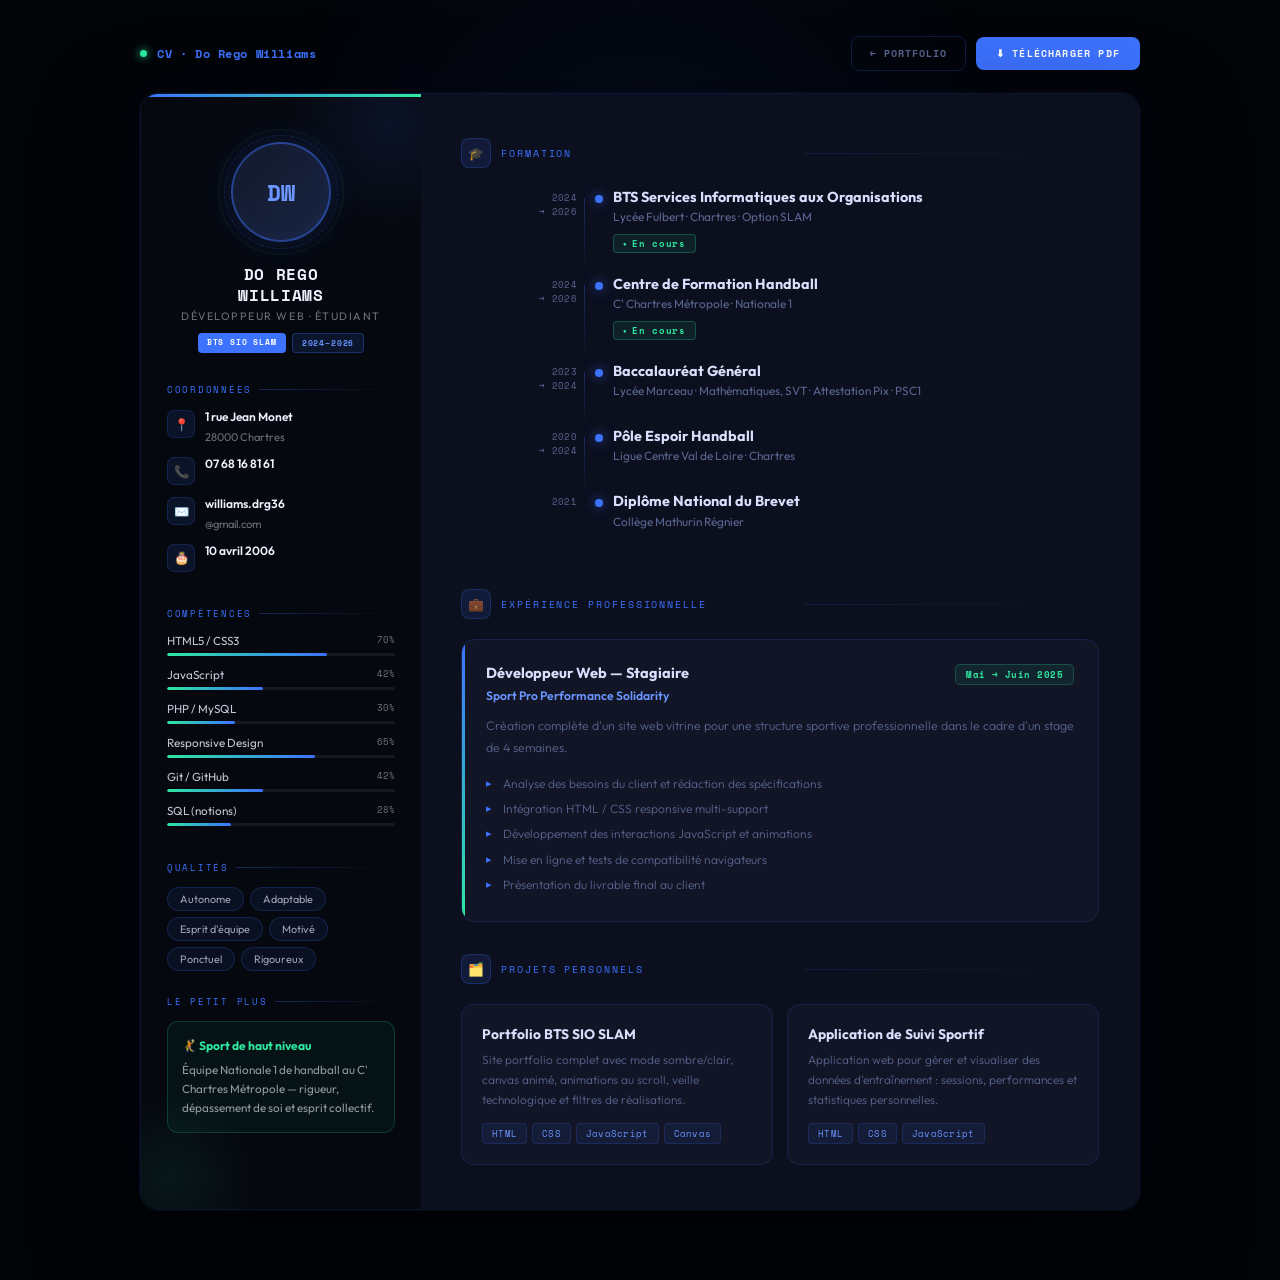
==== cv.html @ 7bd66b98 "full commit" ====
<!DOCTYPE html>
<html lang="fr">
<head>
<meta charset="UTF-8">
<meta name="viewport" content="width=device-width, initial-scale=1.0">
<title>CV — Do Rego Williams</title>
<link href="https://fonts.googleapis.com/css2?family=Space+Mono:ital,wght@0,400;0,700;1,400&family=Outfit:wght@300;400;500;600;700;900&display=swap" rel="stylesheet">
<style>

/* ══════════════════════════════════════
   VARIABLES & THEME
══════════════════════════════════════ */
:root {
  /* Sidebar */
  --sb-bg:       #05080f;
  --sb-bg2:      #090d1a;
  /* Main */
  --main-bg:     #0c0f1e;
  --card-bg:     #111526;
  --card-bg2:    #161b30;
  /* Accents */
  --blue:        #3d72ff;
  --blue-l:      #6b95ff;
  --green:       #2ee8a0;
  --orange:      #ff8f44;
  --pink:        #ff4db0;
  /* Text */
  --text-white:  #eef2ff;
  --text-sb:     rgba(238,242,255,.82);
  --text-dim:    rgba(238,242,255,.45);
  --text-main:   #d8defc;
  --text-muted:  #5a6690;
  /* Borders */
  --border:      rgba(61,114,255,.14);
  --border-b:    rgba(61,114,255,.42);
  /* Fonts */
  --mono: 'Space Mono', monospace;
  --body: 'Outfit', sans-serif;
  /* Misc */
  --ease: cubic-bezier(.25,1,.5,1);
}

/* ══════════════════════════════════════
   RESET
══════════════════════════════════════ */
*, *::before, *::after { margin:0; padding:0; box-sizing:border-box; }
html { font-size: 15px; }
body {
  font-family: var(--body);
  background: #020408;
  color: var(--text-main);
  min-height: 100vh;
  display: flex;
  flex-direction: column;
  align-items: center;
  padding: 36px 20px 70px;
  position: relative;
}

/* Radial ambient light */
body::before {
  content: '';
  position: fixed;
  top: -200px; left: 50%;
  transform: translateX(-50%);
  width: 800px; height: 800px;
  border-radius: 50%;
  background: radial-gradient(circle, rgba(61,114,255,.07) 0%, transparent 70%);
  pointer-events: none;
  z-index: 0;
}

/* ══════════════════════════════════════
   TOPBAR (screen only)
══════════════════════════════════════ */
.topbar {
  width: 100%;
  max-width: 1000px;
  display: flex;
  justify-content: space-between;
  align-items: center;
  margin-bottom: 22px;
  position: relative;
  z-index: 1;
}
.tb-left {
  display: flex;
  align-items: center;
  gap: 10px;
  font-family: var(--mono);
  font-size: .78rem;
  color: var(--blue);
  font-weight: 700;
  letter-spacing: .05em;
}
.tb-dot {
  width: 7px; height: 7px;
  border-radius: 50%;
  background: var(--green);
  box-shadow: 0 0 8px var(--green);
  animation: blink 2.2s infinite;
}
.tb-right { display: flex; gap: 10px; align-items: center; }
.btn-print {
  font-family: var(--mono);
  font-size: .66rem;
  font-weight: 700;
  letter-spacing: .12em;
  text-transform: uppercase;
  background: var(--blue);
  color: #fff;
  border: none;
  padding: 9px 20px;
  border-radius: 8px;
  cursor: pointer;
  transition: all .25s var(--ease);
  display: flex; align-items: center; gap: 7px;
}
.btn-print:hover {
  background: var(--blue-l);
  transform: translateY(-2px);
  box-shadow: 0 8px 24px rgba(61,114,255,.38);
}
.btn-back {
  font-family: var(--mono);
  font-size: .66rem;
  font-weight: 700;
  letter-spacing: .1em;
  text-transform: uppercase;
  background: transparent;
  color: var(--text-muted);
  border: 1px solid rgba(61,114,255,.22);
  padding: 9px 18px;
  border-radius: 8px;
  cursor: pointer;
  text-decoration: none;
  transition: all .25s var(--ease);
  display: flex; align-items: center; gap: 6px;
}
.btn-back:hover { border-color: var(--blue); color: var(--blue); }

/* ══════════════════════════════════════
   CV SHELL
══════════════════════════════════════ */
.cv {
  width: 100%;
  max-width: 1000px;
  display: grid;
  grid-template-columns: 280px 1fr;
  border-radius: 18px;
  overflow: hidden;
  border: 1px solid var(--border);
  box-shadow:
    0 0 0 1px rgba(61,114,255,.06),
    0 40px 100px rgba(0,0,0,.7),
    0 0 80px rgba(61,114,255,.04);
  position: relative;
  z-index: 1;
  animation: slideUp .7s var(--ease) both;
}

/* ══════════════════════════════════════
   SIDEBAR
══════════════════════════════════════ */
.sidebar {
  background: var(--sb-bg);
  padding: 40px 26px;
  display: flex;
  flex-direction: column;
  position: relative;
  overflow: hidden;
}

/* Decorative orbs */
.sidebar::before {
  content: '';
  position: absolute;
  top: -80px; right: -80px;
  width: 220px; height: 220px;
  border-radius: 50%;
  background: radial-gradient(circle, rgba(61,114,255,.1) 0%, transparent 68%);
  pointer-events: none;
}
.sidebar::after {
  content: '';
  position: absolute;
  bottom: -60px; left: -60px;
  width: 180px; height: 180px;
  border-radius: 50%;
  background: radial-gradient(circle, rgba(46,232,160,.07) 0%, transparent 68%);
  pointer-events: none;
}

/* Diagonal stripe top */
.sb-stripe {
  position: absolute;
  top: 0; left: 0; right: 0;
  height: 3px;
  background: linear-gradient(90deg, var(--blue), var(--green), var(--blue));
  background-size: 200% 100%;
  animation: shimmer 3s linear infinite;
}

/* Avatar */
.avatar-wrap {
  display: flex;
  justify-content: center;
  margin-bottom: 22px;
  margin-top: 8px;
  position: relative;
  z-index: 1;
}
.avatar {
  width: 100px; height: 100px;
  border-radius: 50%;
  background: linear-gradient(135deg, #111828, #1a2545);
  border: 2px solid rgba(61,114,255,.45);
  box-shadow: 0 0 30px rgba(61,114,255,.2), inset 0 0 20px rgba(61,114,255,.05);
  display: flex;
  align-items: center;
  justify-content: center;
  font-family: var(--mono);
  font-size: 1.5rem;
  font-weight: 700;
  color: var(--blue-l);
  position: relative;
  z-index: 2;
}
.avatar-ring {
  position: absolute;
  top: 50%; left: 50%;
  width: 114px; height: 114px;
  border-radius: 50%;
  border: 1px dashed rgba(61,114,255,.2);
  transform: translate(-50%,-50%);
  animation: spin 14s linear infinite;
  z-index: 1;
}
.avatar-ring2 {
  position: absolute;
  top: 50%; left: 50%;
  width: 126px; height: 126px;
  border-radius: 50%;
  border: 1px solid rgba(46,232,160,.08);
  transform: translate(-50%,-50%);
  animation: spin 22s linear infinite reverse;
  z-index: 1;
}

/* Name */
.sb-name {
  font-family: var(--mono);
  font-size: 1.06rem;
  font-weight: 700;
  color: var(--text-white);
  text-align: center;
  line-height: 1.3;
  letter-spacing: .04em;
  margin-bottom: 4px;
  position: relative; z-index: 1;
}
.sb-role {
  font-family: var(--body);
  font-size: .72rem;
  letter-spacing: .14em;
  text-transform: uppercase;
  color: var(--text-dim);
  text-align: center;
  margin-bottom: 10px;
}
.sb-chips {
  display: flex;
  justify-content: center;
  gap: 6px;
  margin-bottom: 30px;
  flex-wrap: wrap;
}
.sb-chip {
  font-family: var(--mono);
  font-size: .56rem;
  font-weight: 700;
  letter-spacing: .1em;
  text-transform: uppercase;
  background: var(--blue);
  color: #fff;
  padding: 3px 9px;
  border-radius: 4px;
}
.sb-chip.alt {
  background: rgba(61,114,255,.12);
  border: 1px solid rgba(61,114,255,.3);
  color: var(--blue-l);
}

/* Section label */
.sb-label {
  font-family: var(--mono);
  font-size: .58rem;
  letter-spacing: .2em;
  text-transform: uppercase;
  color: var(--blue);
  margin-bottom: 13px;
  display: flex;
  align-items: center;
  gap: 7px;
  position: relative; z-index: 1;
}
.sb-label::after {
  content: '';
  flex: 1;
  height: 1px;
  background: linear-gradient(to right, rgba(61,114,255,.3), transparent);
}

.sb-section {
  margin-bottom: 24px;
  position: relative; z-index: 1;
}

/* Contact items */
.ci {
  display: flex;
  align-items: flex-start;
  gap: 10px;
  margin-bottom: 11px;
}
.ci-ico {
  width: 28px; height: 28px;
  background: rgba(61,114,255,.1);
  border: 1px solid rgba(61,114,255,.18);
  border-radius: 7px;
  display: flex;
  align-items: center;
  justify-content: center;
  font-size: .82rem;
  flex-shrink: 0;
  margin-top: 1px;
}
.ci-body { flex: 1; }
.ci-body strong {
  display: block;
  font-size: .8rem;
  color: var(--text-white);
  font-weight: 600;
  line-height: 1.4;
}
.ci-body span {
  font-size: .74rem;
  color: var(--text-dim);
}

/* Skill bars */
.sk {
  margin-bottom: 11px;
}
.sk-top {
  display: flex;
  justify-content: space-between;
  margin-bottom: 5px;
}
.sk-name { font-size: .78rem; color: var(--text-sb); }
.sk-pct  { font-family: var(--mono); font-size: .6rem; color: var(--text-dim); }
.sk-track {
  height: 3px;
  background: rgba(255,255,255,.07);
  border-radius: 3px;
  overflow: hidden;
}
.sk-fill {
  height: 100%;
  border-radius: 3px;
  background: linear-gradient(90deg, var(--green), var(--blue));
  transform-origin: left;
  animation: growBar 1.2s var(--ease) both;
}

/* Qualités pills */
.qual-grid {
  display: flex;
  flex-wrap: wrap;
  gap: 6px;
}
.qual {
  font-size: .72rem;
  background: rgba(61,114,255,.08);
  border: 1px solid rgba(61,114,255,.2);
  color: rgba(238,242,255,.65);
  padding: 4px 12px;
  border-radius: 100px;
  transition: border-color .2s, color .2s;
}
.qual:hover { border-color: rgba(61,114,255,.5); color: var(--blue-l); }

/* Le petit plus */
.plus-card {
  background: rgba(46,232,160,.05);
  border: 1px solid rgba(46,232,160,.18);
  border-radius: 11px;
  padding: 14px;
  font-size: .78rem;
  color: rgba(238,242,255,.6);
  line-height: 1.65;
}
.plus-card strong {
  display: block;
  color: var(--green);
  font-size: .8rem;
  margin-bottom: 4px;
  display: flex;
  align-items: center;
  gap: 7px;
}

/* ══════════════════════════════════════
   MAIN CONTENT
══════════════════════════════════════ */
.main {
  background: var(--main-bg);
  padding: 44px 40px;
  display: flex;
  flex-direction: column;
  gap: 32px;
}

/* Block header */
.bh {
  display: flex;
  align-items: center;
  gap: 10px;
  margin-bottom: 20px;
}
.bh-icon {
  width: 30px; height: 30px;
  background: rgba(61,114,255,.12);
  border: 1px solid rgba(61,114,255,.22);
  border-radius: 8px;
  display: flex;
  align-items: center;
  justify-content: center;
  font-size: .85rem;
  flex-shrink: 0;
}
.bh-title {
  font-family: var(--mono);
  font-size: .64rem;
  letter-spacing: .2em;
  text-transform: uppercase;
  color: var(--blue);
  flex: 1;
}
.bh-line {
  flex: 1;
  height: 1px;
  background: linear-gradient(to right, var(--border), transparent);
}

/* Timeline */
.tl { display: flex; flex-direction: column; }
.tl-row {
  display: grid;
  grid-template-columns: 116px 1fr;
  gap: 0 18px;
  padding-bottom: 22px;
  position: relative;
}
.tl-row:not(:last-child)::after {
  content: '';
  position: absolute;
  left: 116px;
  top: 10px; bottom: 0;
  width: 1px;
  background: linear-gradient(to bottom, rgba(61,114,255,.3), transparent);
  margin-left: 7px;
}
.tl-date {
  font-family: var(--mono);
  font-size: .62rem;
  color: var(--text-muted);
  text-align: right;
  padding-top: 3px;
  letter-spacing: .03em;
  line-height: 1.5;
}
.tl-body {
  padding-left: 18px;
  position: relative;
}
.tl-body::before {
  content: '';
  position: absolute;
  left: 0; top: 7px;
  width: 8px; height: 8px;
  border-radius: 50%;
  background: var(--blue);
  box-shadow: 0 0 12px rgba(61,114,255,.7);
}
.tl-title {
  font-weight: 700;
  font-size: .96rem;
  color: var(--text-main);
  margin-bottom: 2px;
  line-height: 1.35;
}
.tl-where {
  font-size: .79rem;
  color: var(--text-muted);
  margin-bottom: 5px;
  line-height: 1.4;
}
.tl-tag {
  display: inline-flex;
  align-items: center;
  gap: 5px;
  font-family: var(--mono);
  font-size: .58rem;
  font-weight: 700;
  letter-spacing: .08em;
  background: rgba(61,114,255,.1);
  border: 1px solid rgba(61,114,255,.25);
  color: var(--blue);
  padding: 2px 9px;
  border-radius: 4px;
}
.tl-tag.green {
  background: rgba(46,232,160,.08);
  border-color: rgba(46,232,160,.25);
  color: var(--green);
}
.tl-tag::before { content: '●'; font-size: .4rem; }

/* Experience card */
.exp-card {
  background: var(--card-bg);
  border: 1px solid var(--border);
  border-radius: 14px;
  padding: 24px;
  margin-bottom: 0;
  position: relative;
  overflow: hidden;
  transition: border-color .25s;
}
.exp-card:hover { border-color: var(--border-b); }
.exp-accent {
  position: absolute;
  left: 0; top: 0; bottom: 0;
  width: 3px;
  background: linear-gradient(to bottom, var(--blue), var(--green));
}
.exp-header {
  display: flex;
  justify-content: space-between;
  align-items: flex-start;
  gap: 14px;
  margin-bottom: 3px;
}
.exp-title {
  font-weight: 700;
  font-size: .97rem;
  color: var(--text-main);
  line-height: 1.3;
}
.exp-dtag {
  font-family: var(--mono);
  font-size: .59rem;
  font-weight: 700;
  white-space: nowrap;
  background: rgba(46,232,160,.07);
  border: 1px solid rgba(46,232,160,.22);
  color: var(--green);
  padding: 3px 10px;
  border-radius: 5px;
  flex-shrink: 0;
  letter-spacing: .05em;
}
.exp-co {
  font-size: .81rem;
  color: var(--blue-l);
  font-weight: 600;
  margin-bottom: 12px;
}
.exp-desc {
  font-size: .82rem;
  color: var(--text-muted);
  line-height: 1.75;
  font-weight: 300;
  margin-bottom: 13px;
}
.exp-list {
  list-style: none;
  padding: 0;
}
.exp-list li {
  font-size: .8rem;
  color: var(--text-muted);
  padding: 3px 0 3px 17px;
  position: relative;
  line-height: 1.6;
  font-weight: 300;
}
.exp-list li::before {
  content: '▸';
  position: absolute;
  left: 0;
  color: var(--blue);
  font-size: .7rem;
  top: 4px;
}

/* Project cards */
.proj-row {
  display: grid;
  grid-template-columns: 1fr 1fr;
  gap: 14px;
}
.proj-card {
  background: var(--card-bg);
  border: 1px solid var(--border);
  border-radius: 13px;
  padding: 20px;
  transition: border-color .25s, transform .25s;
  position: relative;
  overflow: hidden;
}
.proj-card:hover {
  border-color: var(--border-b);
  transform: translateY(-2px);
}
.proj-glow {
  position: absolute;
  top: 0; left: 0; right: 0;
  height: 1px;
  background: linear-gradient(90deg, transparent, var(--blue), transparent);
  opacity: 0;
  transition: opacity .3s;
}
.proj-card:hover .proj-glow { opacity: 1; }
.proj-title {
  font-weight: 700;
  font-size: .92rem;
  margin-bottom: 7px;
  color: var(--text-main);
}
.proj-desc {
  font-size: .79rem;
  color: var(--text-muted);
  line-height: 1.7;
  margin-bottom: 13px;
  font-weight: 300;
}
.proj-tags {
  display: flex;
  flex-wrap: wrap;
  gap: 5px;
}
.ptag {
  font-family: var(--mono);
  font-size: .59rem;
  background: rgba(61,114,255,.08);
  border: 1px solid rgba(61,114,255,.18);
  color: var(--blue-l);
  padding: 3px 9px;
  border-radius: 4px;
  letter-spacing: .03em;
}

/* Centre de formation handball — highlight */
.handball-row {
  background: rgba(46,232,160,.04);
  border: 1px solid rgba(46,232,160,.15);
  border-radius: 11px;
  padding: 14px 18px;
  display: flex;
  align-items: center;
  gap: 14px;
  margin-top: 4px;
}
.handball-ico {
  font-size: 1.5rem;
  flex-shrink: 0;
}
.handball-text { flex: 1; }
.handball-text strong {
  display: block;
  font-size: .88rem;
  color: var(--green);
  margin-bottom: 2px;
}
.handball-text span {
  font-size: .78rem;
  color: var(--text-muted);
}

/* ══════════════════════════════════════
   PRINT
══════════════════════════════════════ */
@media print {
  body {
    background: white;
    padding: 0;
    display: block;
  }
  body::before { display: none; }
  .topbar { display: none; }
  .cv {
    box-shadow: none;
    border: none;
    border-radius: 0;
    max-width: 100%;
    animation: none;
  }
  .sidebar {
    background: #0a1232 !important;
    -webkit-print-color-adjust: exact;
    print-color-adjust: exact;
  }
  .main { background: #fff; }
  .tl-row::after { display: none; }
  .exp-card, .proj-card { background: #f8faff; border-color: #dde4ff; }
  .exp-list li::before, .tl-body::before { color: #1a4fd4; }
  .exp-co { color: #1a4fd4; }
  .sb-label::after { display: none; }
  .qual:hover, .proj-card:hover { transform: none; }
}

/* ══════════════════════════════════════
   KEYFRAMES
══════════════════════════════════════ */
@keyframes slideUp {
  from { opacity: 0; transform: translateY(22px); }
  to   { opacity: 1; transform: none; }
}
@keyframes blink {
  0%,100% { opacity: 1; }
  50%      { opacity: .2; }
}
@keyframes spin {
  from { transform: translate(-50%,-50%) rotate(0deg); }
  to   { transform: translate(-50%,-50%) rotate(360deg); }
}
@keyframes shimmer {
  from { background-position: 200% 0; }
  to   { background-position: -200% 0; }
}
@keyframes growBar {
  from { transform: scaleX(0); }
  to   { transform: scaleX(1); }
}

/* ══════════════════════════════════════
   RESPONSIVE
══════════════════════════════════════ */
@media (max-width: 720px) {
  .cv { grid-template-columns: 1fr; }
  .main { padding: 30px 22px; }
  .proj-row { grid-template-columns: 1fr; }
  .tl-row { grid-template-columns: 1fr; }
  .tl-date { text-align: left; margin-bottom: 4px; }
  .tl-row::after { display: none; }
}
</style>
</head>
<body>

<!-- TOP BAR -->
<div class="topbar">
  <div class="tb-left">
    <span class="tb-dot"></span>
    CV · Do Rego Williams
  </div>
  <div class="tb-right">
    <a href="index.html" class="btn-back">← Portfolio</a>
    <button class="btn-print" onclick="window.print()">⬇ Télécharger PDF</button>
  </div>
</div>

<!-- CV -->
<div class="cv">

  <!-- ═══ SIDEBAR ═══ -->
  <aside class="sidebar">
    <div class="sb-stripe"></div>

    <!-- Avatar -->
    <div class="avatar-wrap">
      <div class="avatar">DW</div>
      <div class="avatar-ring"></div>
      <div class="avatar-ring2"></div>
    </div>

    <!-- Identity -->
    <div class="sb-name">DO REGO<br>WILLIAMS</div>
    <div class="sb-role">Développeur Web · Étudiant</div>
    <div class="sb-chips">
      <span class="sb-chip">BTS SIO SLAM</span>
      <span class="sb-chip alt">2024–2026</span>
    </div>

    <!-- Coordonnées -->
    <div class="sb-section">
      <div class="sb-label">Coordonnées</div>

      <div class="ci">
        <div class="ci-ico">📍</div>
        <div class="ci-body">
          <strong>1 rue Jean Monet</strong>
          <span>28000 Chartres</span>
        </div>
      </div>

      <div class="ci">
        <div class="ci-ico">📞</div>
        <div class="ci-body">
          <strong>07 68 16 81 61</strong>
        </div>
      </div>

      <div class="ci">
        <div class="ci-ico">✉️</div>
        <div class="ci-body">
          <strong>williams.drg36</strong>
          <span>@gmail.com</span>
        </div>
      </div>

      <div class="ci">
        <div class="ci-ico">🎂</div>
        <div class="ci-body">
          <strong>10 avril 2006</strong>
        </div>
      </div>
    </div>

    <!-- Compétences -->
    <div class="sb-section">
      <div class="sb-label">Compétences</div>

      <div class="sk">
        <div class="sk-top"><span class="sk-name">HTML5 / CSS3</span><span class="sk-pct">70%</span></div>
        <div class="sk-track"><div class="sk-fill" style="width:70%; animation-delay:.1s"></div></div>
      </div>
      <div class="sk">
        <div class="sk-top"><span class="sk-name">JavaScript</span><span class="sk-pct">42%</span></div>
        <div class="sk-track"><div class="sk-fill" style="width:42%; animation-delay:.2s"></div></div>
      </div>
      <div class="sk">
        <div class="sk-top"><span class="sk-name">PHP / MySQL</span><span class="sk-pct">30%</span></div>
        <div class="sk-track"><div class="sk-fill" style="width:30%; animation-delay:.3s"></div></div>
      </div>
      <div class="sk">
        <div class="sk-top"><span class="sk-name">Responsive Design</span><span class="sk-pct">65%</span></div>
        <div class="sk-track"><div class="sk-fill" style="width:65%; animation-delay:.4s"></div></div>
      </div>
      <div class="sk">
        <div class="sk-top"><span class="sk-name">Git / GitHub</span><span class="sk-pct">42%</span></div>
        <div class="sk-track"><div class="sk-fill" style="width:42%; animation-delay:.5s"></div></div>
      </div>
      <div class="sk">
        <div class="sk-top"><span class="sk-name">SQL (notions)</span><span class="sk-pct">28%</span></div>
        <div class="sk-track"><div class="sk-fill" style="width:28%; animation-delay:.6s"></div></div>
      </div>
    </div>

    <!-- Qualités -->
    <div class="sb-section">
      <div class="sb-label">Qualités</div>
      <div class="qual-grid">
        <span class="qual">Autonome</span>
        <span class="qual">Adaptable</span>
        <span class="qual">Esprit d'équipe</span>
        <span class="qual">Motivé</span>
        <span class="qual">Ponctuel</span>
        <span class="qual">Rigoureux</span>
      </div>
    </div>

    <!-- Le petit plus -->
    <div class="sb-section">
      <div class="sb-label">Le petit plus</div>
      <div class="plus-card">
        <strong>🤾 Sport de haut niveau</strong>
        Équipe Nationale 1 de handball au C' Chartres Métropole — rigueur, dépassement de soi et esprit collectif.
      </div>
    </div>

  </aside>

  <!-- ═══ MAIN ═══ -->
  <main class="main">

    <!-- FORMATION -->
    <div>
      <div class="bh">
        <div class="bh-icon">🎓</div>
        <div class="bh-title">Formation</div>
        <div class="bh-line"></div>
      </div>

      <div class="tl">

        <div class="tl-row">
          <div class="tl-date">2024<br>→ 2026</div>
          <div class="tl-body">
            <div class="tl-title">BTS Services Informatiques aux Organisations</div>
            <div class="tl-where">Lycée Fulbert · Chartres · Option SLAM</div>
            <span class="tl-tag green">En cours</span>
          </div>
        </div>

        <div class="tl-row">
          <div class="tl-date">2024<br>→ 2026</div>
          <div class="tl-body">
            <div class="tl-title">Centre de Formation Handball</div>
            <div class="tl-where">C' Chartres Métropole · Nationale 1</div>
            <span class="tl-tag green">En cours</span>
          </div>
        </div>

        <div class="tl-row">
          <div class="tl-date">2023<br>→ 2024</div>
          <div class="tl-body">
            <div class="tl-title">Baccalauréat Général</div>
            <div class="tl-where">Lycée Marceau · Mathématiques, SVT · Attestation Pix · PSC1</div>
          </div>
        </div>

        <div class="tl-row">
          <div class="tl-date">2020<br>→ 2024</div>
          <div class="tl-body">
            <div class="tl-title">Pôle Espoir Handball</div>
            <div class="tl-where">Ligue Centre Val de Loire · Chartres</div>
          </div>
        </div>

        <div class="tl-row">
          <div class="tl-date">2021</div>
          <div class="tl-body">
            <div class="tl-title">Diplôme National du Brevet</div>
            <div class="tl-where">Collège Mathurin Régnier</div>
          </div>
        </div>

      </div>
    </div>

    <!-- EXPÉRIENCE -->
    <div>
      <div class="bh">
        <div class="bh-icon">💼</div>
        <div class="bh-title">Expérience professionnelle</div>
        <div class="bh-line"></div>
      </div>

      <div class="exp-card">
        <div class="exp-accent"></div>
        <div class="exp-header">
          <div class="exp-title">Développeur Web — Stagiaire</div>
          <div class="exp-dtag">Mai → Juin 2025</div>
        </div>
        <div class="exp-co">Sport Pro Performance Solidarity</div>
        <div class="exp-desc">
          Création complète d'un site web vitrine pour une structure sportive professionnelle dans le cadre d'un stage de 4 semaines.
        </div>
        <ul class="exp-list">
          <li>Analyse des besoins du client et rédaction des spécifications</li>
          <li>Intégration HTML / CSS responsive multi-support</li>
          <li>Développement des interactions JavaScript et animations</li>
          <li>Mise en ligne et tests de compatibilité navigateurs</li>
          <li>Présentation du livrable final au client</li>
        </ul>
      </div>
    </div>

    <!-- PROJETS -->
    <div>
      <div class="bh">
        <div class="bh-icon">🗂️</div>
        <div class="bh-title">Projets personnels</div>
        <div class="bh-line"></div>
      </div>

      <div class="proj-row">
        <div class="proj-card">
          <div class="proj-glow"></div>
          <div class="proj-title">Portfolio BTS SIO SLAM</div>
          <div class="proj-desc">Site portfolio complet avec mode sombre/clair, canvas animé, animations au scroll, veille technologique et filtres de réalisations.</div>
          <div class="proj-tags">
            <span class="ptag">HTML</span>
            <span class="ptag">CSS</span>
            <span class="ptag">JavaScript</span>
            <span class="ptag">Canvas</span>
          </div>
        </div>

        <div class="proj-card">
          <div class="proj-glow"></div>
          <div class="proj-title">Application de Suivi Sportif</div>
          <div class="proj-desc">Application web pour gérer et visualiser des données d'entraînement : sessions, performances et statistiques personnelles.</div>
          <div class="proj-tags">
            <span class="ptag">HTML</span>
            <span class="ptag">CSS</span>
            <span class="ptag">JavaScript</span>
          </div>
        </div>
      </div>
    </div>

  </main>

</div>

</body>
</html>
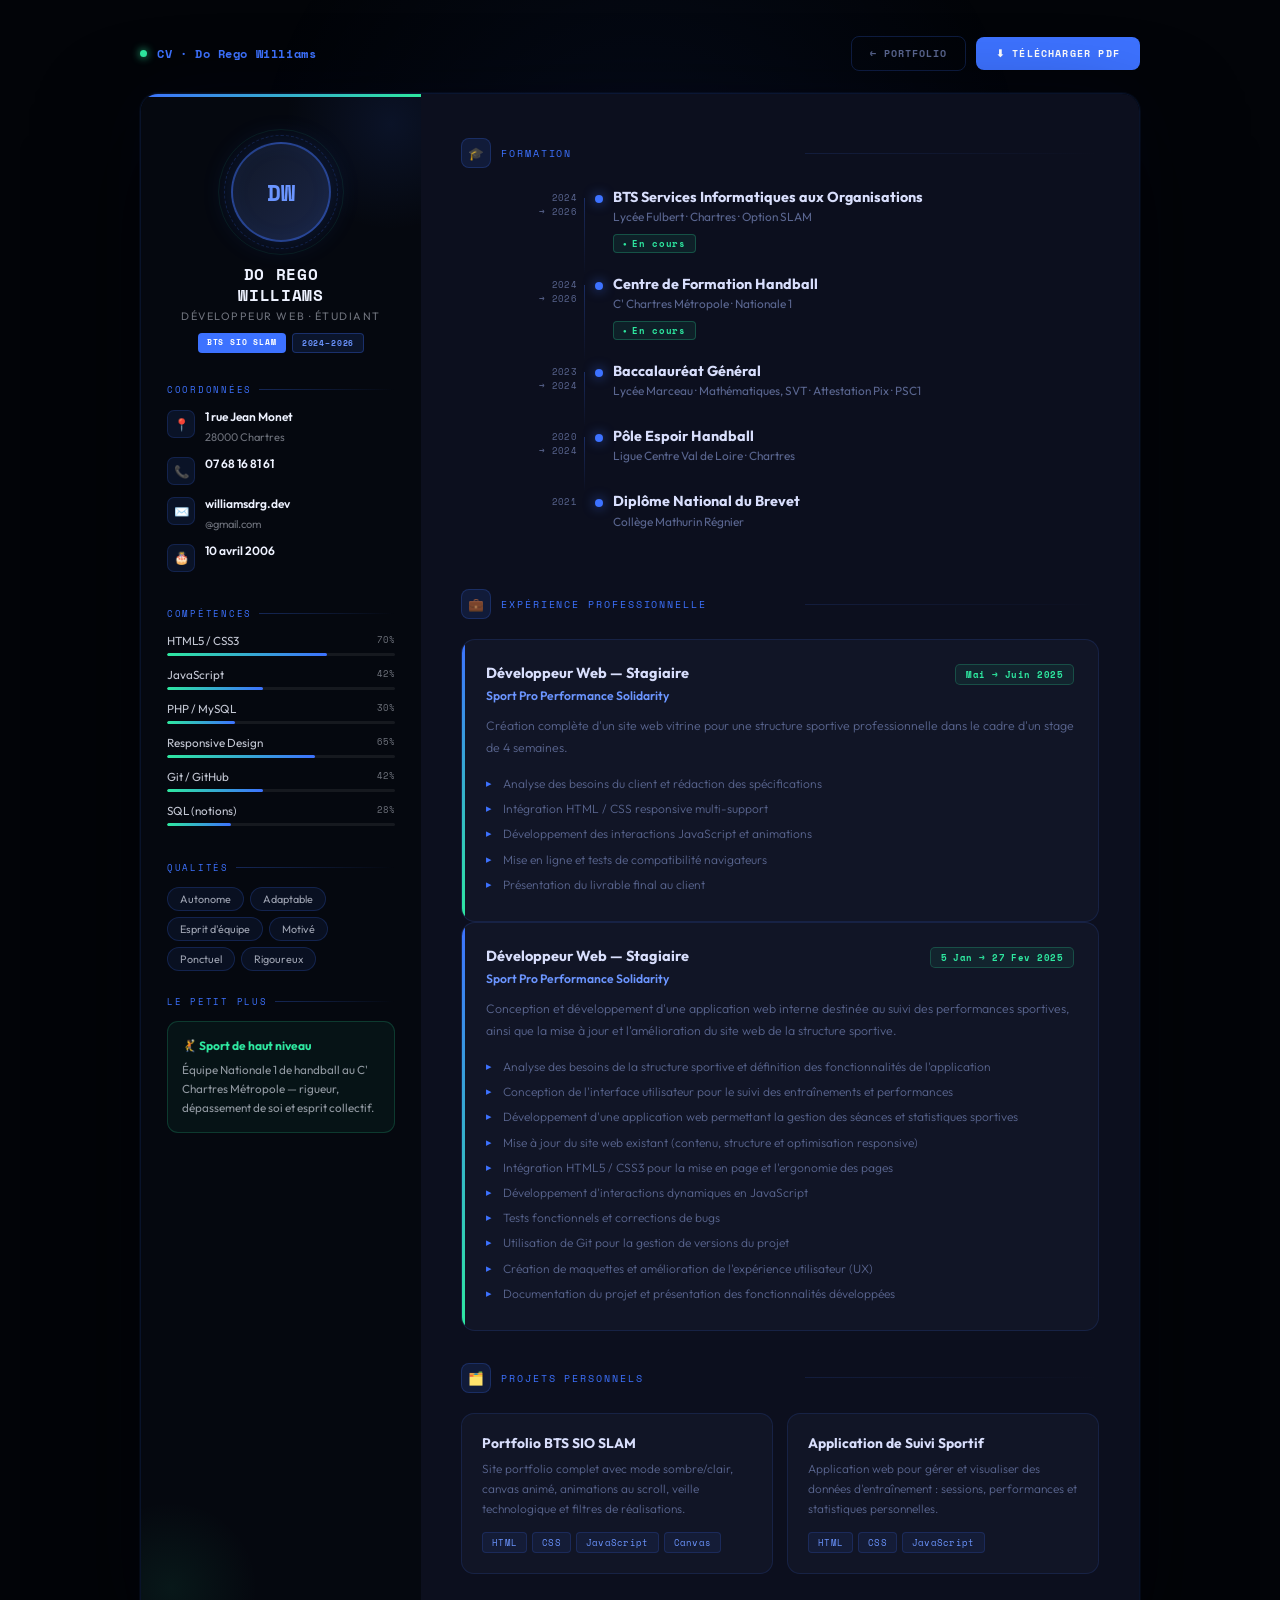
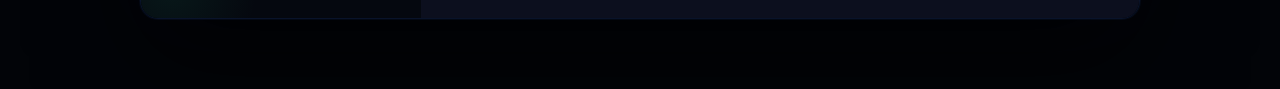
==== commit edb385a2: "av pages" ====
--- a/cv.html
+++ b/cv.html
@@ -817,7 +817,7 @@
       <div class="ci">
         <div class="ci-ico">✉️</div>
         <div class="ci-body">
-          <strong>williams.drg36</strong>
+          <strong>williamsdrg.dev</strong>
           <span>@gmail.com</span>
         </div>
       </div>
@@ -968,7 +968,33 @@
           <li>Présentation du livrable final au client</li>
         </ul>
       </div>
+
+      <div class="exp-card">
+        <div class="exp-accent"></div>
+        <div class="exp-header">
+          <div class="exp-title">Développeur Web — Stagiaire</div>
+          <div class="exp-dtag">5 Jan → 27 Fev 2025</div>
+        </div>
+        <div class="exp-co">Sport Pro Performance Solidarity</div>
+        <div class="exp-desc">
+          Conception et développement d'une application web interne destinée au suivi des performances sportives, ainsi que la mise à jour et l'amélioration du site web de la structure sportive.
+        </div>
+        <ul class="exp-list">
+          <li>Analyse des besoins de la structure sportive et définition des fonctionnalités de l'application</li>
+          <li>Conception de l'interface utilisateur pour le suivi des entraînements et performances</li>
+          <li>Développement d'une application web permettant la gestion des séances et statistiques sportives</li>
+          <li>Mise à jour du site web existant (contenu, structure et optimisation responsive)</li>
+          <li>Intégration HTML5 / CSS3 pour la mise en page et l'ergonomie des pages</li>
+          <li>Développement d'interactions dynamiques en JavaScript</li>
+          <li>Tests fonctionnels et corrections de bugs</li>
+          <li>Utilisation de Git pour la gestion de versions du projet</li>
+          <li>Création de maquettes et amélioration de l'expérience utilisateur (UX)</li>
+          <li>Documentation du projet et présentation des fonctionnalités développées</li>
+        </ul>
+      </div>
     </div>
+
+    
 
     <!-- PROJETS -->
     <div>
@@ -1007,6 +1033,6 @@
   </main>
 
 </div>
-
+<script src="js/script.js"></script>
 </body>
 </html>
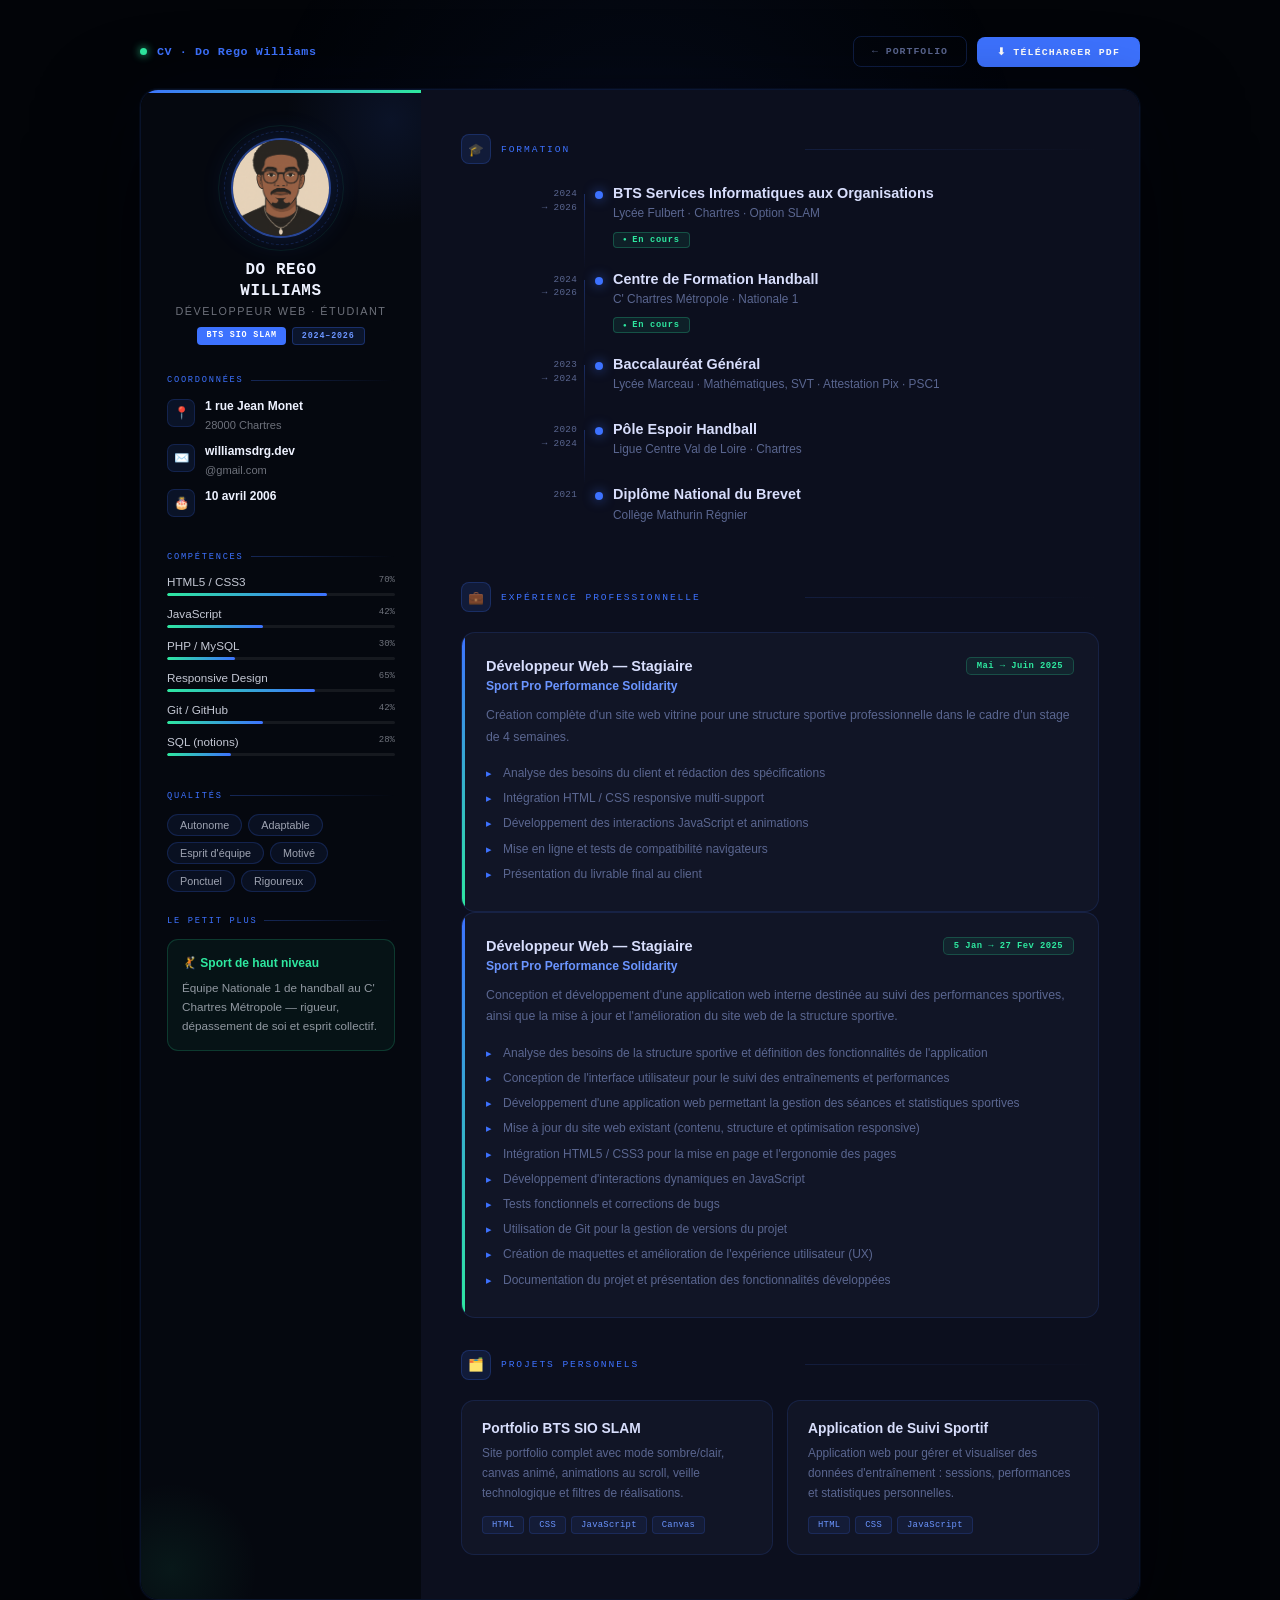
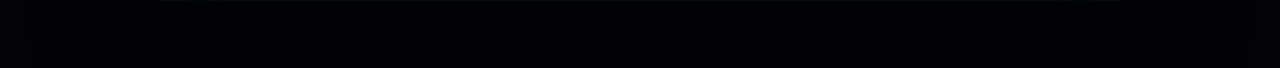
==== commit ffecd1a1: "17/03 - 14:14" ====
--- a/cv.html
+++ b/cv.html
@@ -4,7 +4,9 @@
 <meta charset="UTF-8">
 <meta name="viewport" content="width=device-width, initial-scale=1.0">
 <title>CV — Do Rego Williams</title>
-<link href="https://fonts.googleapis.com/css2?family=Space+Mono:ital,wght@0,400;0,700;1,400&family=Outfit:wght@300;400;500;600;700;900&display=swap" rel="stylesheet">
+<link rel="icon" href="img/lg.png" type="image/x-icon">
+<!--<link href="https://fonts.googleapis.com/css2?family=Space+Mono:ital,wght@0,400;0,700;1,400&family=Outfit:wght@300;400;500;600;700;900&display=swap" rel="stylesheet">
+-->
 <style>
 
 /* ══════════════════════════════════════
@@ -782,7 +784,9 @@
 
     <!-- Avatar -->
     <div class="avatar-wrap">
-      <div class="avatar">DW</div>
+      <div class="avatar">
+        <img src="img/avatar.png" alt="Photo de Do Rego Williams" style="width:100%; height:100%; border-radius:50%; object-fit:cover;">
+      </div>
       <div class="avatar-ring"></div>
       <div class="avatar-ring2"></div>
     </div>
@@ -804,13 +808,6 @@
         <div class="ci-body">
           <strong>1 rue Jean Monet</strong>
           <span>28000 Chartres</span>
-        </div>
-      </div>
-
-      <div class="ci">
-        <div class="ci-ico">📞</div>
-        <div class="ci-body">
-          <strong>07 68 16 81 61</strong>
         </div>
       </div>
 
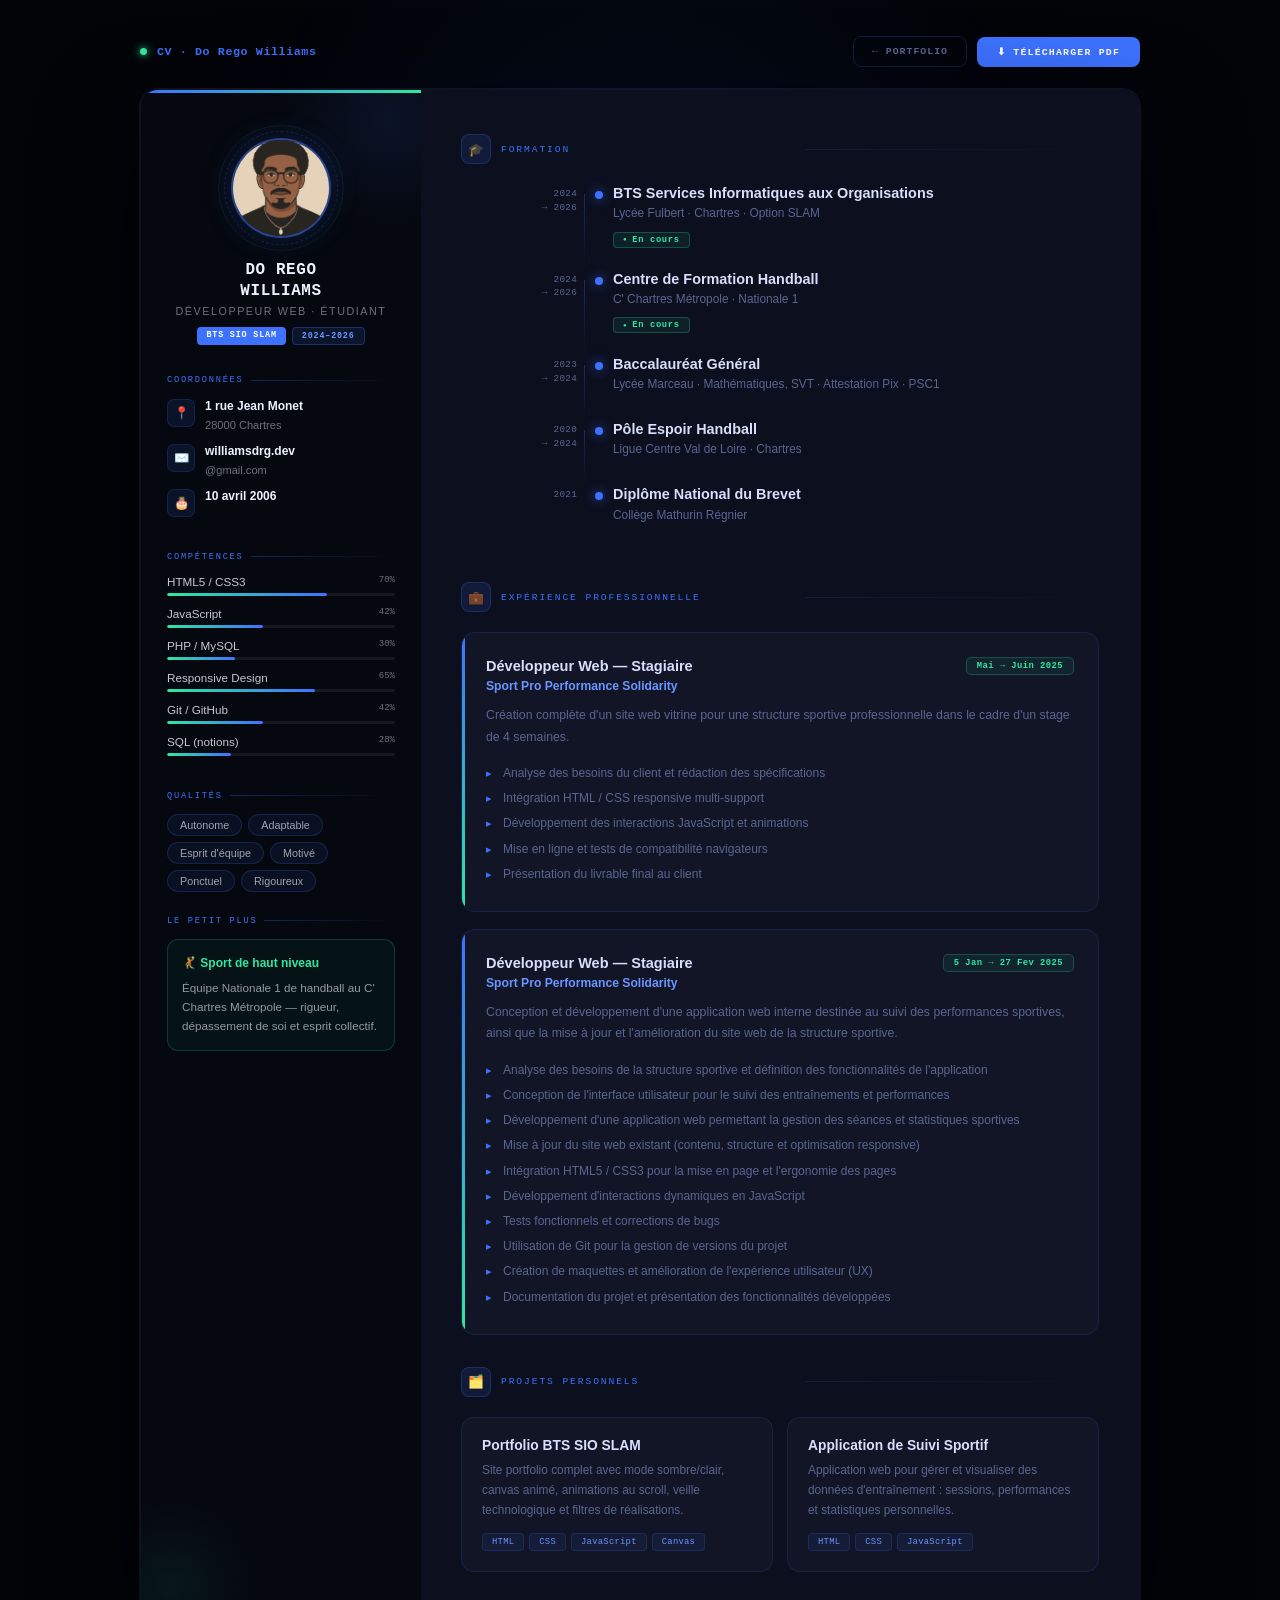
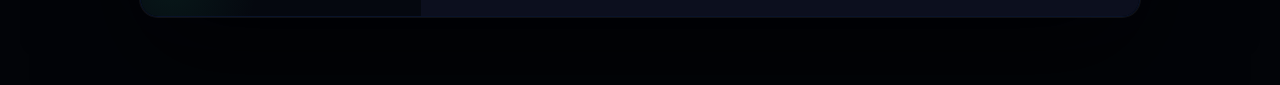
==== commit 61d636a8: "maj infra" ====
--- a/cv.html
+++ b/cv.html
@@ -5,761 +5,9 @@
 <meta name="viewport" content="width=device-width, initial-scale=1.0">
 <title>CV — Do Rego Williams</title>
 <link rel="icon" href="img/lg.png" type="image/x-icon">
+<link rel="stylesheet" href="css/cv.css">
 <!--<link href="https://fonts.googleapis.com/css2?family=Space+Mono:ital,wght@0,400;0,700;1,400&family=Outfit:wght@300;400;500;600;700;900&display=swap" rel="stylesheet">
 -->
-<style>
-
-/* ══════════════════════════════════════
-   VARIABLES & THEME
-══════════════════════════════════════ */
-:root {
-  /* Sidebar */
-  --sb-bg:       #05080f;
-  --sb-bg2:      #090d1a;
-  /* Main */
-  --main-bg:     #0c0f1e;
-  --card-bg:     #111526;
-  --card-bg2:    #161b30;
-  /* Accents */
-  --blue:        #3d72ff;
-  --blue-l:      #6b95ff;
-  --green:       #2ee8a0;
-  --orange:      #ff8f44;
-  --pink:        #ff4db0;
-  /* Text */
-  --text-white:  #eef2ff;
-  --text-sb:     rgba(238,242,255,.82);
-  --text-dim:    rgba(238,242,255,.45);
-  --text-main:   #d8defc;
-  --text-muted:  #5a6690;
-  /* Borders */
-  --border:      rgba(61,114,255,.14);
-  --border-b:    rgba(61,114,255,.42);
-  /* Fonts */
-  --mono: 'Space Mono', monospace;
-  --body: 'Outfit', sans-serif;
-  /* Misc */
-  --ease: cubic-bezier(.25,1,.5,1);
-}
-
-/* ══════════════════════════════════════
-   RESET
-══════════════════════════════════════ */
-*, *::before, *::after { margin:0; padding:0; box-sizing:border-box; }
-html { font-size: 15px; }
-body {
-  font-family: var(--body);
-  background: #020408;
-  color: var(--text-main);
-  min-height: 100vh;
-  display: flex;
-  flex-direction: column;
-  align-items: center;
-  padding: 36px 20px 70px;
-  position: relative;
-}
-
-/* Radial ambient light */
-body::before {
-  content: '';
-  position: fixed;
-  top: -200px; left: 50%;
-  transform: translateX(-50%);
-  width: 800px; height: 800px;
-  border-radius: 50%;
-  background: radial-gradient(circle, rgba(61,114,255,.07) 0%, transparent 70%);
-  pointer-events: none;
-  z-index: 0;
-}
-
-/* ══════════════════════════════════════
-   TOPBAR (screen only)
-══════════════════════════════════════ */
-.topbar {
-  width: 100%;
-  max-width: 1000px;
-  display: flex;
-  justify-content: space-between;
-  align-items: center;
-  margin-bottom: 22px;
-  position: relative;
-  z-index: 1;
-}
-.tb-left {
-  display: flex;
-  align-items: center;
-  gap: 10px;
-  font-family: var(--mono);
-  font-size: .78rem;
-  color: var(--blue);
-  font-weight: 700;
-  letter-spacing: .05em;
-}
-.tb-dot {
-  width: 7px; height: 7px;
-  border-radius: 50%;
-  background: var(--green);
-  box-shadow: 0 0 8px var(--green);
-  animation: blink 2.2s infinite;
-}
-.tb-right { display: flex; gap: 10px; align-items: center; }
-.btn-print {
-  font-family: var(--mono);
-  font-size: .66rem;
-  font-weight: 700;
-  letter-spacing: .12em;
-  text-transform: uppercase;
-  background: var(--blue);
-  color: #fff;
-  border: none;
-  padding: 9px 20px;
-  border-radius: 8px;
-  cursor: pointer;
-  transition: all .25s var(--ease);
-  display: flex; align-items: center; gap: 7px;
-}
-.btn-print:hover {
-  background: var(--blue-l);
-  transform: translateY(-2px);
-  box-shadow: 0 8px 24px rgba(61,114,255,.38);
-}
-.btn-back {
-  font-family: var(--mono);
-  font-size: .66rem;
-  font-weight: 700;
-  letter-spacing: .1em;
-  text-transform: uppercase;
-  background: transparent;
-  color: var(--text-muted);
-  border: 1px solid rgba(61,114,255,.22);
-  padding: 9px 18px;
-  border-radius: 8px;
-  cursor: pointer;
-  text-decoration: none;
-  transition: all .25s var(--ease);
-  display: flex; align-items: center; gap: 6px;
-}
-.btn-back:hover { border-color: var(--blue); color: var(--blue); }
-
-/* ══════════════════════════════════════
-   CV SHELL
-══════════════════════════════════════ */
-.cv {
-  width: 100%;
-  max-width: 1000px;
-  display: grid;
-  grid-template-columns: 280px 1fr;
-  border-radius: 18px;
-  overflow: hidden;
-  border: 1px solid var(--border);
-  box-shadow:
-    0 0 0 1px rgba(61,114,255,.06),
-    0 40px 100px rgba(0,0,0,.7),
-    0 0 80px rgba(61,114,255,.04);
-  position: relative;
-  z-index: 1;
-  animation: slideUp .7s var(--ease) both;
-}
-
-/* ══════════════════════════════════════
-   SIDEBAR
-══════════════════════════════════════ */
-.sidebar {
-  background: var(--sb-bg);
-  padding: 40px 26px;
-  display: flex;
-  flex-direction: column;
-  position: relative;
-  overflow: hidden;
-}
-
-/* Decorative orbs */
-.sidebar::before {
-  content: '';
-  position: absolute;
-  top: -80px; right: -80px;
-  width: 220px; height: 220px;
-  border-radius: 50%;
-  background: radial-gradient(circle, rgba(61,114,255,.1) 0%, transparent 68%);
-  pointer-events: none;
-}
-.sidebar::after {
-  content: '';
-  position: absolute;
-  bottom: -60px; left: -60px;
-  width: 180px; height: 180px;
-  border-radius: 50%;
-  background: radial-gradient(circle, rgba(46,232,160,.07) 0%, transparent 68%);
-  pointer-events: none;
-}
-
-/* Diagonal stripe top */
-.sb-stripe {
-  position: absolute;
-  top: 0; left: 0; right: 0;
-  height: 3px;
-  background: linear-gradient(90deg, var(--blue), var(--green), var(--blue));
-  background-size: 200% 100%;
-  animation: shimmer 3s linear infinite;
-}
-
-/* Avatar */
-.avatar-wrap {
-  display: flex;
-  justify-content: center;
-  margin-bottom: 22px;
-  margin-top: 8px;
-  position: relative;
-  z-index: 1;
-}
-.avatar {
-  width: 100px; height: 100px;
-  border-radius: 50%;
-  background: linear-gradient(135deg, #111828, #1a2545);
-  border: 2px solid rgba(61,114,255,.45);
-  box-shadow: 0 0 30px rgba(61,114,255,.2), inset 0 0 20px rgba(61,114,255,.05);
-  display: flex;
-  align-items: center;
-  justify-content: center;
-  font-family: var(--mono);
-  font-size: 1.5rem;
-  font-weight: 700;
-  color: var(--blue-l);
-  position: relative;
-  z-index: 2;
-}
-.avatar-ring {
-  position: absolute;
-  top: 50%; left: 50%;
-  width: 114px; height: 114px;
-  border-radius: 50%;
-  border: 1px dashed rgba(61,114,255,.2);
-  transform: translate(-50%,-50%);
-  animation: spin 14s linear infinite;
-  z-index: 1;
-}
-.avatar-ring2 {
-  position: absolute;
-  top: 50%; left: 50%;
-  width: 126px; height: 126px;
-  border-radius: 50%;
-  border: 1px solid rgba(46,232,160,.08);
-  transform: translate(-50%,-50%);
-  animation: spin 22s linear infinite reverse;
-  z-index: 1;
-}
-
-/* Name */
-.sb-name {
-  font-family: var(--mono);
-  font-size: 1.06rem;
-  font-weight: 700;
-  color: var(--text-white);
-  text-align: center;
-  line-height: 1.3;
-  letter-spacing: .04em;
-  margin-bottom: 4px;
-  position: relative; z-index: 1;
-}
-.sb-role {
-  font-family: var(--body);
-  font-size: .72rem;
-  letter-spacing: .14em;
-  text-transform: uppercase;
-  color: var(--text-dim);
-  text-align: center;
-  margin-bottom: 10px;
-}
-.sb-chips {
-  display: flex;
-  justify-content: center;
-  gap: 6px;
-  margin-bottom: 30px;
-  flex-wrap: wrap;
-}
-.sb-chip {
-  font-family: var(--mono);
-  font-size: .56rem;
-  font-weight: 700;
-  letter-spacing: .1em;
-  text-transform: uppercase;
-  background: var(--blue);
-  color: #fff;
-  padding: 3px 9px;
-  border-radius: 4px;
-}
-.sb-chip.alt {
-  background: rgba(61,114,255,.12);
-  border: 1px solid rgba(61,114,255,.3);
-  color: var(--blue-l);
-}
-
-/* Section label */
-.sb-label {
-  font-family: var(--mono);
-  font-size: .58rem;
-  letter-spacing: .2em;
-  text-transform: uppercase;
-  color: var(--blue);
-  margin-bottom: 13px;
-  display: flex;
-  align-items: center;
-  gap: 7px;
-  position: relative; z-index: 1;
-}
-.sb-label::after {
-  content: '';
-  flex: 1;
-  height: 1px;
-  background: linear-gradient(to right, rgba(61,114,255,.3), transparent);
-}
-
-.sb-section {
-  margin-bottom: 24px;
-  position: relative; z-index: 1;
-}
-
-/* Contact items */
-.ci {
-  display: flex;
-  align-items: flex-start;
-  gap: 10px;
-  margin-bottom: 11px;
-}
-.ci-ico {
-  width: 28px; height: 28px;
-  background: rgba(61,114,255,.1);
-  border: 1px solid rgba(61,114,255,.18);
-  border-radius: 7px;
-  display: flex;
-  align-items: center;
-  justify-content: center;
-  font-size: .82rem;
-  flex-shrink: 0;
-  margin-top: 1px;
-}
-.ci-body { flex: 1; }
-.ci-body strong {
-  display: block;
-  font-size: .8rem;
-  color: var(--text-white);
-  font-weight: 600;
-  line-height: 1.4;
-}
-.ci-body span {
-  font-size: .74rem;
-  color: var(--text-dim);
-}
-
-/* Skill bars */
-.sk {
-  margin-bottom: 11px;
-}
-.sk-top {
-  display: flex;
-  justify-content: space-between;
-  margin-bottom: 5px;
-}
-.sk-name { font-size: .78rem; color: var(--text-sb); }
-.sk-pct  { font-family: var(--mono); font-size: .6rem; color: var(--text-dim); }
-.sk-track {
-  height: 3px;
-  background: rgba(255,255,255,.07);
-  border-radius: 3px;
-  overflow: hidden;
-}
-.sk-fill {
-  height: 100%;
-  border-radius: 3px;
-  background: linear-gradient(90deg, var(--green), var(--blue));
-  transform-origin: left;
-  animation: growBar 1.2s var(--ease) both;
-}
-
-/* Qualités pills */
-.qual-grid {
-  display: flex;
-  flex-wrap: wrap;
-  gap: 6px;
-}
-.qual {
-  font-size: .72rem;
-  background: rgba(61,114,255,.08);
-  border: 1px solid rgba(61,114,255,.2);
-  color: rgba(238,242,255,.65);
-  padding: 4px 12px;
-  border-radius: 100px;
-  transition: border-color .2s, color .2s;
-}
-.qual:hover { border-color: rgba(61,114,255,.5); color: var(--blue-l); }
-
-/* Le petit plus */
-.plus-card {
-  background: rgba(46,232,160,.05);
-  border: 1px solid rgba(46,232,160,.18);
-  border-radius: 11px;
-  padding: 14px;
-  font-size: .78rem;
-  color: rgba(238,242,255,.6);
-  line-height: 1.65;
-}
-.plus-card strong {
-  display: block;
-  color: var(--green);
-  font-size: .8rem;
-  margin-bottom: 4px;
-  display: flex;
-  align-items: center;
-  gap: 7px;
-}
-
-/* ══════════════════════════════════════
-   MAIN CONTENT
-══════════════════════════════════════ */
-.main {
-  background: var(--main-bg);
-  padding: 44px 40px;
-  display: flex;
-  flex-direction: column;
-  gap: 32px;
-}
-
-/* Block header */
-.bh {
-  display: flex;
-  align-items: center;
-  gap: 10px;
-  margin-bottom: 20px;
-}
-.bh-icon {
-  width: 30px; height: 30px;
-  background: rgba(61,114,255,.12);
-  border: 1px solid rgba(61,114,255,.22);
-  border-radius: 8px;
-  display: flex;
-  align-items: center;
-  justify-content: center;
-  font-size: .85rem;
-  flex-shrink: 0;
-}
-.bh-title {
-  font-family: var(--mono);
-  font-size: .64rem;
-  letter-spacing: .2em;
-  text-transform: uppercase;
-  color: var(--blue);
-  flex: 1;
-}
-.bh-line {
-  flex: 1;
-  height: 1px;
-  background: linear-gradient(to right, var(--border), transparent);
-}
-
-/* Timeline */
-.tl { display: flex; flex-direction: column; }
-.tl-row {
-  display: grid;
-  grid-template-columns: 116px 1fr;
-  gap: 0 18px;
-  padding-bottom: 22px;
-  position: relative;
-}
-.tl-row:not(:last-child)::after {
-  content: '';
-  position: absolute;
-  left: 116px;
-  top: 10px; bottom: 0;
-  width: 1px;
-  background: linear-gradient(to bottom, rgba(61,114,255,.3), transparent);
-  margin-left: 7px;
-}
-.tl-date {
-  font-family: var(--mono);
-  font-size: .62rem;
-  color: var(--text-muted);
-  text-align: right;
-  padding-top: 3px;
-  letter-spacing: .03em;
-  line-height: 1.5;
-}
-.tl-body {
-  padding-left: 18px;
-  position: relative;
-}
-.tl-body::before {
-  content: '';
-  position: absolute;
-  left: 0; top: 7px;
-  width: 8px; height: 8px;
-  border-radius: 50%;
-  background: var(--blue);
-  box-shadow: 0 0 12px rgba(61,114,255,.7);
-}
-.tl-title {
-  font-weight: 700;
-  font-size: .96rem;
-  color: var(--text-main);
-  margin-bottom: 2px;
-  line-height: 1.35;
-}
-.tl-where {
-  font-size: .79rem;
-  color: var(--text-muted);
-  margin-bottom: 5px;
-  line-height: 1.4;
-}
-.tl-tag {
-  display: inline-flex;
-  align-items: center;
-  gap: 5px;
-  font-family: var(--mono);
-  font-size: .58rem;
-  font-weight: 700;
-  letter-spacing: .08em;
-  background: rgba(61,114,255,.1);
-  border: 1px solid rgba(61,114,255,.25);
-  color: var(--blue);
-  padding: 2px 9px;
-  border-radius: 4px;
-}
-.tl-tag.green {
-  background: rgba(46,232,160,.08);
-  border-color: rgba(46,232,160,.25);
-  color: var(--green);
-}
-.tl-tag::before { content: '●'; font-size: .4rem; }
-
-/* Experience card */
-.exp-card {
-  background: var(--card-bg);
-  border: 1px solid var(--border);
-  border-radius: 14px;
-  padding: 24px;
-  margin-bottom: 0;
-  position: relative;
-  overflow: hidden;
-  transition: border-color .25s;
-}
-.exp-card:hover { border-color: var(--border-b); }
-.exp-accent {
-  position: absolute;
-  left: 0; top: 0; bottom: 0;
-  width: 3px;
-  background: linear-gradient(to bottom, var(--blue), var(--green));
-}
-.exp-header {
-  display: flex;
-  justify-content: space-between;
-  align-items: flex-start;
-  gap: 14px;
-  margin-bottom: 3px;
-}
-.exp-title {
-  font-weight: 700;
-  font-size: .97rem;
-  color: var(--text-main);
-  line-height: 1.3;
-}
-.exp-dtag {
-  font-family: var(--mono);
-  font-size: .59rem;
-  font-weight: 700;
-  white-space: nowrap;
-  background: rgba(46,232,160,.07);
-  border: 1px solid rgba(46,232,160,.22);
-  color: var(--green);
-  padding: 3px 10px;
-  border-radius: 5px;
-  flex-shrink: 0;
-  letter-spacing: .05em;
-}
-.exp-co {
-  font-size: .81rem;
-  color: var(--blue-l);
-  font-weight: 600;
-  margin-bottom: 12px;
-}
-.exp-desc {
-  font-size: .82rem;
-  color: var(--text-muted);
-  line-height: 1.75;
-  font-weight: 300;
-  margin-bottom: 13px;
-}
-.exp-list {
-  list-style: none;
-  padding: 0;
-}
-.exp-list li {
-  font-size: .8rem;
-  color: var(--text-muted);
-  padding: 3px 0 3px 17px;
-  position: relative;
-  line-height: 1.6;
-  font-weight: 300;
-}
-.exp-list li::before {
-  content: '▸';
-  position: absolute;
-  left: 0;
-  color: var(--blue);
-  font-size: .7rem;
-  top: 4px;
-}
-
-/* Project cards */
-.proj-row {
-  display: grid;
-  grid-template-columns: 1fr 1fr;
-  gap: 14px;
-}
-.proj-card {
-  background: var(--card-bg);
-  border: 1px solid var(--border);
-  border-radius: 13px;
-  padding: 20px;
-  transition: border-color .25s, transform .25s;
-  position: relative;
-  overflow: hidden;
-}
-.proj-card:hover {
-  border-color: var(--border-b);
-  transform: translateY(-2px);
-}
-.proj-glow {
-  position: absolute;
-  top: 0; left: 0; right: 0;
-  height: 1px;
-  background: linear-gradient(90deg, transparent, var(--blue), transparent);
-  opacity: 0;
-  transition: opacity .3s;
-}
-.proj-card:hover .proj-glow { opacity: 1; }
-.proj-title {
-  font-weight: 700;
-  font-size: .92rem;
-  margin-bottom: 7px;
-  color: var(--text-main);
-}
-.proj-desc {
-  font-size: .79rem;
-  color: var(--text-muted);
-  line-height: 1.7;
-  margin-bottom: 13px;
-  font-weight: 300;
-}
-.proj-tags {
-  display: flex;
-  flex-wrap: wrap;
-  gap: 5px;
-}
-.ptag {
-  font-family: var(--mono);
-  font-size: .59rem;
-  background: rgba(61,114,255,.08);
-  border: 1px solid rgba(61,114,255,.18);
-  color: var(--blue-l);
-  padding: 3px 9px;
-  border-radius: 4px;
-  letter-spacing: .03em;
-}
-
-/* Centre de formation handball — highlight */
-.handball-row {
-  background: rgba(46,232,160,.04);
-  border: 1px solid rgba(46,232,160,.15);
-  border-radius: 11px;
-  padding: 14px 18px;
-  display: flex;
-  align-items: center;
-  gap: 14px;
-  margin-top: 4px;
-}
-.handball-ico {
-  font-size: 1.5rem;
-  flex-shrink: 0;
-}
-.handball-text { flex: 1; }
-.handball-text strong {
-  display: block;
-  font-size: .88rem;
-  color: var(--green);
-  margin-bottom: 2px;
-}
-.handball-text span {
-  font-size: .78rem;
-  color: var(--text-muted);
-}
-
-/* ══════════════════════════════════════
-   PRINT
-══════════════════════════════════════ */
-@media print {
-  body {
-    background: white;
-    padding: 0;
-    display: block;
-  }
-  body::before { display: none; }
-  .topbar { display: none; }
-  .cv {
-    box-shadow: none;
-    border: none;
-    border-radius: 0;
-    max-width: 100%;
-    animation: none;
-  }
-  .sidebar {
-    background: #0a1232 !important;
-    -webkit-print-color-adjust: exact;
-    print-color-adjust: exact;
-  }
-  .main { background: #fff; }
-  .tl-row::after { display: none; }
-  .exp-card, .proj-card { background: #f8faff; border-color: #dde4ff; }
-  .exp-list li::before, .tl-body::before { color: #1a4fd4; }
-  .exp-co { color: #1a4fd4; }
-  .sb-label::after { display: none; }
-  .qual:hover, .proj-card:hover { transform: none; }
-}
-
-/* ══════════════════════════════════════
-   KEYFRAMES
-══════════════════════════════════════ */
-@keyframes slideUp {
-  from { opacity: 0; transform: translateY(22px); }
-  to   { opacity: 1; transform: none; }
-}
-@keyframes blink {
-  0%,100% { opacity: 1; }
-  50%      { opacity: .2; }
-}
-@keyframes spin {
-  from { transform: translate(-50%,-50%) rotate(0deg); }
-  to   { transform: translate(-50%,-50%) rotate(360deg); }
-}
-@keyframes shimmer {
-  from { background-position: 200% 0; }
-  to   { background-position: -200% 0; }
-}
-@keyframes growBar {
-  from { transform: scaleX(0); }
-  to   { transform: scaleX(1); }
-}
-
-/* ══════════════════════════════════════
-   RESPONSIVE
-══════════════════════════════════════ */
-@media (max-width: 720px) {
-  .cv { grid-template-columns: 1fr; }
-  .main { padding: 30px 22px; }
-  .proj-row { grid-template-columns: 1fr; }
-  .tl-row { grid-template-columns: 1fr; }
-  .tl-date { text-align: left; margin-bottom: 4px; }
-  .tl-row::after { display: none; }
-}
-</style>
 </head>
 <body>
 
@@ -965,7 +213,7 @@
           <li>Présentation du livrable final au client</li>
         </ul>
       </div>
-
+      <br>
       <div class="exp-card">
         <div class="exp-accent"></div>
         <div class="exp-header">
--- a/css/cv.css
+++ b/css/cv.css
@@ -0,0 +1,750 @@
+/* ══════════════════════════════════════
+   VARIABLES & THEME
+══════════════════════════════════════ */
+:root {
+  /* Sidebar */
+  --sb-bg:       #05080f;
+  --sb-bg2:      #090d1a;
+  /* Main */
+  --main-bg:     #0c0f1e;
+  --card-bg:     #111526;
+  --card-bg2:    #161b30;
+  /* Accents */
+  --blue:        #3d72ff;
+  --blue-l:      #6b95ff;
+  --green:       #2ee8a0;
+  --orange:      #ff8f44;
+  --pink:        #ff4db0;
+  /* Text */
+  --text-white:  #eef2ff;
+  --text-sb:     rgba(238,242,255,.82);
+  --text-dim:    rgba(238,242,255,.45);
+  --text-main:   #d8defc;
+  --text-muted:  #5a6690;
+  /* Borders */
+  --border:      rgba(61,114,255,.14);
+  --border-b:    rgba(61,114,255,.42);
+  /* Fonts */
+  --mono: 'Space Mono', monospace;
+  --body: 'Outfit', sans-serif;
+  /* Misc */
+  --ease: cubic-bezier(.25,1,.5,1);
+}
+
+/* ══════════════════════════════════════
+   RESET
+══════════════════════════════════════ */
+*, *::before, *::after { margin:0; padding:0; box-sizing:border-box; }
+html { font-size: 15px; }
+body {
+  font-family: var(--body);
+  background: #020408;
+  color: var(--text-main);
+  min-height: 100vh;
+  display: flex;
+  flex-direction: column;
+  align-items: center;
+  padding: 36px 20px 70px;
+  position: relative;
+}
+
+/* Radial ambient light */
+body::before {
+  content: '';
+  position: fixed;
+  top: -200px; left: 50%;
+  transform: translateX(-50%);
+  width: 800px; height: 800px;
+  border-radius: 50%;
+  background: radial-gradient(circle, rgba(61,114,255,.07) 0%, transparent 70%);
+  pointer-events: none;
+  z-index: 0;
+}
+
+/* ══════════════════════════════════════
+   TOPBAR (screen only)
+══════════════════════════════════════ */
+.topbar {
+  width: 100%;
+  max-width: 1000px;
+  display: flex;
+  justify-content: space-between;
+  align-items: center;
+  margin-bottom: 22px;
+  position: relative;
+  z-index: 1;
+}
+.tb-left {
+  display: flex;
+  align-items: center;
+  gap: 10px;
+  font-family: var(--mono);
+  font-size: .78rem;
+  color: var(--blue);
+  font-weight: 700;
+  letter-spacing: .05em;
+}
+.tb-dot {
+  width: 7px; height: 7px;
+  border-radius: 50%;
+  background: var(--green);
+  box-shadow: 0 0 8px var(--green);
+  animation: blink 2.2s infinite;
+}
+.tb-right { display: flex; gap: 10px; align-items: center; }
+.btn-print {
+  font-family: var(--mono);
+  font-size: .66rem;
+  font-weight: 700;
+  letter-spacing: .12em;
+  text-transform: uppercase;
+  background: var(--blue);
+  color: #fff;
+  border: none;
+  padding: 9px 20px;
+  border-radius: 8px;
+  cursor: pointer;
+  transition: all .25s var(--ease);
+  display: flex; align-items: center; gap: 7px;
+}
+.btn-print:hover {
+  background: var(--blue-l);
+  transform: translateY(-2px);
+  box-shadow: 0 8px 24px rgba(61,114,255,.38);
+}
+.btn-back {
+  font-family: var(--mono);
+  font-size: .66rem;
+  font-weight: 700;
+  letter-spacing: .1em;
+  text-transform: uppercase;
+  background: transparent;
+  color: var(--text-muted);
+  border: 1px solid rgba(61,114,255,.22);
+  padding: 9px 18px;
+  border-radius: 8px;
+  cursor: pointer;
+  text-decoration: none;
+  transition: all .25s var(--ease);
+  display: flex; align-items: center; gap: 6px;
+}
+.btn-back:hover { border-color: var(--blue); color: var(--blue); }
+
+/* ══════════════════════════════════════
+   CV SHELL
+══════════════════════════════════════ */
+.cv {
+  width: 100%;
+  max-width: 1000px;
+  display: grid;
+  grid-template-columns: 280px 1fr;
+  border-radius: 18px;
+  overflow: hidden;
+  border: 1px solid var(--border);
+  box-shadow:
+    0 0 0 1px rgba(253, 253, 253, 0.06),
+    0 40px 100px rgba(0,0,0,.7),
+    0 0 80px rgba(61,114,255,.04);
+  position: relative;
+  z-index: 1;
+  animation: slideUp .7s var(--ease) both;
+}
+
+/* ══════════════════════════════════════
+   SIDEBAR
+══════════════════════════════════════ */
+.sidebar {
+  background: var(--sb-bg);
+  padding: 40px 26px;
+  display: flex;
+  flex-direction: column;
+  position: relative;
+  overflow: hidden;
+}
+
+/* Decorative orbs */
+.sidebar::before {
+  content: '';
+  position: absolute;
+  top: -80px; right: -80px;
+  width: 220px; height: 220px;
+  border-radius: 50%;
+  background: radial-gradient(circle, rgba(61,114,255,.1) 0%, transparent 68%);
+  pointer-events: none;
+}
+.sidebar::after {
+  content: '';
+  position: absolute;
+  bottom: -60px; left: -60px;
+  width: 180px; height: 180px;
+  border-radius: 50%;
+  background: radial-gradient(circle, rgba(46,232,160,.07) 0%, transparent 68%);
+  pointer-events: none;
+}
+
+/* Diagonal stripe top */
+.sb-stripe {
+  position: absolute;
+  top: 0; left: 0; right: 0;
+  height: 3px;
+  background: linear-gradient(90deg, var(--blue), var(--green), var(--blue));
+  background-size: 200% 100%;
+  animation: shimmer 3s linear infinite;
+}
+
+/* Avatar */
+.avatar-wrap {
+  display: flex;
+  justify-content: center;
+  margin-bottom: 22px;
+  margin-top: 8px;
+  position: relative;
+  z-index: 1;
+}
+.avatar {
+  width: 100px; height: 100px;
+  border-radius: 50%;
+  background: linear-gradient(135deg, #111828, #1a2545);
+  border: 2px solid rgba(61,114,255,.45);
+  box-shadow: 0 0 30px rgba(61,114,255,.2), inset 0 0 20px rgba(61,114,255,.05);
+  display: flex;
+  align-items: center;
+  justify-content: center;
+  font-family: var(--mono);
+  font-size: 1.5rem;
+  font-weight: 700;
+  color: var(--blue-l);
+  position: relative;
+  z-index: 2;
+}
+.avatar-ring {
+  position: absolute;
+  top: 50%; left: 50%;
+  width: 114px; height: 114px;
+  border-radius: 50%;
+  border: 1px dashed rgba(61,114,255,.2);
+  transform: translate(-50%,-50%);
+  animation: spin 14s linear infinite;
+  z-index: 1;
+}
+.avatar-ring2 {
+  position: absolute;
+  top: 50%; left: 50%;
+  width: 126px; height: 126px;
+  border-radius: 50%;
+  border: 1px solid rgba(46,232,160,.08);
+  transform: translate(-50%,-50%);
+  animation: spin 22s linear infinite reverse;
+  z-index: 1;
+}
+
+/* Name */
+.sb-name {
+  font-family: var(--mono);
+  font-size: 1.06rem;
+  font-weight: 700;
+  color: var(--text-white);
+  text-align: center;
+  line-height: 1.3;
+  letter-spacing: .04em;
+  margin-bottom: 4px;
+  position: relative; z-index: 1;
+}
+.sb-role {
+  font-family: var(--body);
+  font-size: .72rem;
+  letter-spacing: .14em;
+  text-transform: uppercase;
+  color: var(--text-dim);
+  text-align: center;
+  margin-bottom: 10px;
+}
+.sb-chips {
+  display: flex;
+  justify-content: center;
+  gap: 6px;
+  margin-bottom: 30px;
+  flex-wrap: wrap;
+}
+.sb-chip {
+  font-family: var(--mono);
+  font-size: .56rem;
+  font-weight: 700;
+  letter-spacing: .1em;
+  text-transform: uppercase;
+  background: var(--blue);
+  color: #fff;
+  padding: 3px 9px;
+  border-radius: 4px;
+}
+.sb-chip.alt {
+  background: rgba(61,114,255,.12);
+  border: 1px solid rgba(61,114,255,.3);
+  color: var(--blue-l);
+}
+
+/* Section label */
+.sb-label {
+  font-family: var(--mono);
+  font-size: .58rem;
+  letter-spacing: .2em;
+  text-transform: uppercase;
+  color: var(--blue);
+  margin-bottom: 13px;
+  display: flex;
+  align-items: center;
+  gap: 7px;
+  position: relative; z-index: 1;
+}
+.sb-label::after {
+  content: '';
+  flex: 1;
+  height: 1px;
+  background: linear-gradient(to right, rgba(61,114,255,.3), transparent);
+}
+
+.sb-section {
+  margin-bottom: 24px;
+  position: relative; z-index: 1;
+}
+
+/* Contact items */
+.ci {
+  display: flex;
+  align-items: flex-start;
+  gap: 10px;
+  margin-bottom: 11px;
+}
+.ci-ico {
+  width: 28px; height: 28px;
+  background: rgba(61,114,255,.1);
+  border: 1px solid rgba(61,114,255,.18);
+  border-radius: 7px;
+  display: flex;
+  align-items: center;
+  justify-content: center;
+  font-size: .82rem;
+  flex-shrink: 0;
+  margin-top: 1px;
+}
+.ci-body { flex: 1; }
+.ci-body strong {
+  display: block;
+  font-size: .8rem;
+  color: var(--text-white);
+  font-weight: 600;
+  line-height: 1.4;
+}
+.ci-body span {
+  font-size: .74rem;
+  color: var(--text-dim);
+}
+
+/* Skill bars */
+.sk {
+  margin-bottom: 11px;
+}
+.sk-top {
+  display: flex;
+  justify-content: space-between;
+  margin-bottom: 5px;
+}
+.sk-name { font-size: .78rem; color: var(--text-sb); }
+.sk-pct  { font-family: var(--mono); font-size: .6rem; color: var(--text-dim); }
+.sk-track {
+  height: 3px;
+  background: rgba(255,255,255,.07);
+  border-radius: 3px;
+  overflow: hidden;
+}
+.sk-fill {
+  height: 100%;
+  border-radius: 3px;
+  background: linear-gradient(90deg, var(--green), var(--blue));
+  transform-origin: left;
+  animation: growBar 1.2s var(--ease) both;
+}
+
+/* Qualités pills */
+.qual-grid {
+  display: flex;
+  flex-wrap: wrap;
+  gap: 6px;
+}
+.qual {
+  font-size: .72rem;
+  background: rgba(61,114,255,.08);
+  border: 1px solid rgba(61,114,255,.2);
+  color: rgba(238,242,255,.65);
+  padding: 4px 12px;
+  border-radius: 100px;
+  transition: border-color .2s, color .2s;
+}
+.qual:hover { border-color: rgba(61,114,255,.5); color: var(--blue-l); }
+
+/* Le petit plus */
+.plus-card {
+  background: rgba(46,232,160,.05);
+  border: 1px solid rgba(46,232,160,.18);
+  border-radius: 11px;
+  padding: 14px;
+  font-size: .78rem;
+  color: rgba(238,242,255,.6);
+  line-height: 1.65;
+}
+.plus-card strong {
+  display: block;
+  color: var(--green);
+  font-size: .8rem;
+  margin-bottom: 4px;
+  display: flex;
+  align-items: center;
+  gap: 7px;
+}
+
+/* ══════════════════════════════════════
+   MAIN CONTENT
+══════════════════════════════════════ */
+.main {
+  background: var(--main-bg);
+  padding: 44px 40px;
+  display: flex;
+  flex-direction: column;
+  gap: 32px;
+}
+
+/* Block header */
+.bh {
+  display: flex;
+  align-items: center;
+  gap: 10px;
+  margin-bottom: 20px;
+}
+.bh-icon {
+  width: 30px; height: 30px;
+  background: rgba(61,114,255,.12);
+  border: 1px solid rgba(61,114,255,.22);
+  border-radius: 8px;
+  display: flex;
+  align-items: center;
+  justify-content: center;
+  font-size: .85rem;
+  flex-shrink: 0;
+}
+.bh-title {
+  font-family: var(--mono);
+  font-size: .64rem;
+  letter-spacing: .2em;
+  text-transform: uppercase;
+  color: var(--blue);
+  flex: 1;
+}
+.bh-line {
+  flex: 1;
+  height: 1px;
+  background: linear-gradient(to right, var(--border), transparent);
+}
+
+/* Timeline */
+.tl { display: flex; flex-direction: column; }
+.tl-row {
+  display: grid;
+  grid-template-columns: 116px 1fr;
+  gap: 0 18px;
+  padding-bottom: 22px;
+  position: relative;
+}
+.tl-row:not(:last-child)::after {
+  content: '';
+  position: absolute;
+  left: 116px;
+  top: 10px; bottom: 0;
+  width: 1px;
+  background: linear-gradient(to bottom, rgba(61,114,255,.3), transparent);
+  margin-left: 7px;
+}
+.tl-date {
+  font-family: var(--mono);
+  font-size: .62rem;
+  color: var(--text-muted);
+  text-align: right;
+  padding-top: 3px;
+  letter-spacing: .03em;
+  line-height: 1.5;
+}
+.tl-body {
+  padding-left: 18px;
+  position: relative;
+}
+.tl-body::before {
+  content: '';
+  position: absolute;
+  left: 0; top: 7px;
+  width: 8px; height: 8px;
+  border-radius: 50%;
+  background: var(--blue);
+  box-shadow: 0 0 12px rgba(61,114,255,.7);
+}
+.tl-title {
+  font-weight: 700;
+  font-size: .96rem;
+  color: var(--text-main);
+  margin-bottom: 2px;
+  line-height: 1.35;
+}
+.tl-where {
+  font-size: .79rem;
+  color: var(--text-muted);
+  margin-bottom: 5px;
+  line-height: 1.4;
+}
+.tl-tag {
+  display: inline-flex;
+  align-items: center;
+  gap: 5px;
+  font-family: var(--mono);
+  font-size: .58rem;
+  font-weight: 700;
+  letter-spacing: .08em;
+  background: rgba(61,114,255,.1);
+  border: 1px solid rgba(61,114,255,.25);
+  color: var(--blue);
+  padding: 2px 9px;
+  border-radius: 4px;
+}
+.tl-tag.green {
+  background: rgba(46,232,160,.08);
+  border-color: rgba(46,232,160,.25);
+  color: var(--green);
+}
+.tl-tag::before { content: '●'; font-size: .4rem; }
+
+/* Experience card */
+.exp-card {
+  background: var(--card-bg);
+  border: 1px solid var(--border);
+  border-radius: 14px;
+  padding: 24px;
+  margin-bottom: 0;
+  position: relative;
+  overflow: hidden;
+  transition: border-color .25s;
+}
+.exp-card:hover { border-color: var(--border-b); }
+.exp-accent {
+  position: absolute;
+  left: 0; top: 0; bottom: 0;
+  width: 3px;
+  background: linear-gradient(to bottom, var(--blue), var(--green));
+}
+.exp-header {
+  display: flex;
+  justify-content: space-between;
+  align-items: flex-start;
+  gap: 14px;
+  margin-bottom: 3px;
+}
+.exp-title {
+  font-weight: 700;
+  font-size: .97rem;
+  color: var(--text-main);
+  line-height: 1.3;
+}
+.exp-dtag {
+  font-family: var(--mono);
+  font-size: .59rem;
+  font-weight: 700;
+  white-space: nowrap;
+  background: rgba(46,232,160,.07);
+  border: 1px solid rgba(46,232,160,.22);
+  color: var(--green);
+  padding: 3px 10px;
+  border-radius: 5px;
+  flex-shrink: 0;
+  letter-spacing: .05em;
+}
+.exp-co {
+  font-size: .81rem;
+  color: var(--blue-l);
+  font-weight: 600;
+  margin-bottom: 12px;
+}
+.exp-desc {
+  font-size: .82rem;
+  color: var(--text-muted);
+  line-height: 1.75;
+  font-weight: 300;
+  margin-bottom: 13px;
+}
+.exp-list {
+  list-style: none;
+  padding: 0;
+}
+.exp-list li {
+  font-size: .8rem;
+  color: var(--text-muted);
+  padding: 3px 0 3px 17px;
+  position: relative;
+  line-height: 1.6;
+  font-weight: 300;
+}
+.exp-list li::before {
+  content: '▸';
+  position: absolute;
+  left: 0;
+  color: var(--blue);
+  font-size: .7rem;
+  top: 4px;
+}
+
+/* Project cards */
+.proj-row {
+  display: grid;
+  grid-template-columns: 1fr 1fr;
+  gap: 14px;
+}
+.proj-card {
+  background: var(--card-bg);
+  border: 1px solid var(--border);
+  border-radius: 13px;
+  padding: 20px;
+  transition: border-color .25s, transform .25s;
+  position: relative;
+  overflow: hidden;
+}
+.proj-card:hover {
+  border-color: var(--border-b);
+  transform: translateY(-2px);
+}
+.proj-glow {
+  position: absolute;
+  top: 0; left: 0; right: 0;
+  height: 1px;
+  background: linear-gradient(90deg, transparent, var(--blue), transparent);
+  opacity: 0;
+  transition: opacity .3s;
+}
+.proj-card:hover .proj-glow { opacity: 1; }
+.proj-title {
+  font-weight: 700;
+  font-size: .92rem;
+  margin-bottom: 7px;
+  color: var(--text-main);
+}
+.proj-desc {
+  font-size: .79rem;
+  color: var(--text-muted);
+  line-height: 1.7;
+  margin-bottom: 13px;
+  font-weight: 300;
+}
+.proj-tags {
+  display: flex;
+  flex-wrap: wrap;
+  gap: 5px;
+}
+.ptag {
+  font-family: var(--mono);
+  font-size: .59rem;
+  background: rgba(61,114,255,.08);
+  border: 1px solid rgba(61,114,255,.18);
+  color: var(--blue-l);
+  padding: 3px 9px;
+  border-radius: 4px;
+  letter-spacing: .03em;
+}
+
+/* Centre de formation handball — highlight */
+.handball-row {
+  background: rgba(46,232,160,.04);
+  border: 1px solid rgba(46,232,160,.15);
+  border-radius: 11px;
+  padding: 14px 18px;
+  display: flex;
+  align-items: center;
+  gap: 14px;
+  margin-top: 4px;
+}
+.handball-ico {
+  font-size: 1.5rem;
+  flex-shrink: 0;
+}
+.handball-text { flex: 1; }
+.handball-text strong {
+  display: block;
+  font-size: .88rem;
+  color: var(--green);
+  margin-bottom: 2px;
+}
+.handball-text span {
+  font-size: .78rem;
+  color: var(--text-muted);
+}
+
+/* ══════════════════════════════════════
+   PRINT
+══════════════════════════════════════ */
+@media print {
+  body {
+    background: white;
+    padding: 0;
+    display: block;
+  }
+  body::before { display: none; }
+  .topbar { display: none; }
+  .cv {
+    box-shadow: none;
+    border: none;
+    border-radius: 0;
+    max-width: 100%;
+    animation: none;
+  }
+  .sidebar {
+    background: #0a1232 !important;
+    -webkit-print-color-adjust: exact;
+    print-color-adjust: exact;
+  }
+  .main { background: #fff; }
+  .tl-row::after { display: none; }
+  .exp-card, .proj-card { background: #f8faff; border-color: #dde4ff; }
+  .exp-list li::before, .tl-body::before { color: #1a4fd4; }
+  .exp-co { color: #1a4fd4; }
+  .sb-label::after { display: none; }
+  .qual:hover, .proj-card:hover { transform: none; }
+}
+
+/* ══════════════════════════════════════
+   KEYFRAMES
+══════════════════════════════════════ */
+@keyframes slideUp {
+  from { opacity: 0; transform: translateY(22px); }
+  to   { opacity: 1; transform: none; }
+}
+@keyframes blink {
+  0%,100% { opacity: 1; }
+  50%      { opacity: .2; }
+}
+@keyframes spin {
+  from { transform: translate(-50%,-50%) rotate(0deg); }
+  to   { transform: translate(-50%,-50%) rotate(360deg); }
+}
+@keyframes shimmer {
+  from { background-position: 200% 0; }
+  to   { background-position: -200% 0; }
+}
+@keyframes growBar {
+  from { transform: scaleX(0); }
+  to   { transform: scaleX(1); }
+}
+
+/* ══════════════════════════════════════
+   RESPONSIVE
+══════════════════════════════════════ */
+@media (max-width: 720px) {
+  .cv { grid-template-columns: 1fr; }
+  .main { padding: 30px 22px; }
+  .proj-row { grid-template-columns: 1fr; }
+  .tl-row { grid-template-columns: 1fr; }
+  .tl-date { text-align: left; margin-bottom: 4px; }
+  .tl-row::after { display: none; }
+}
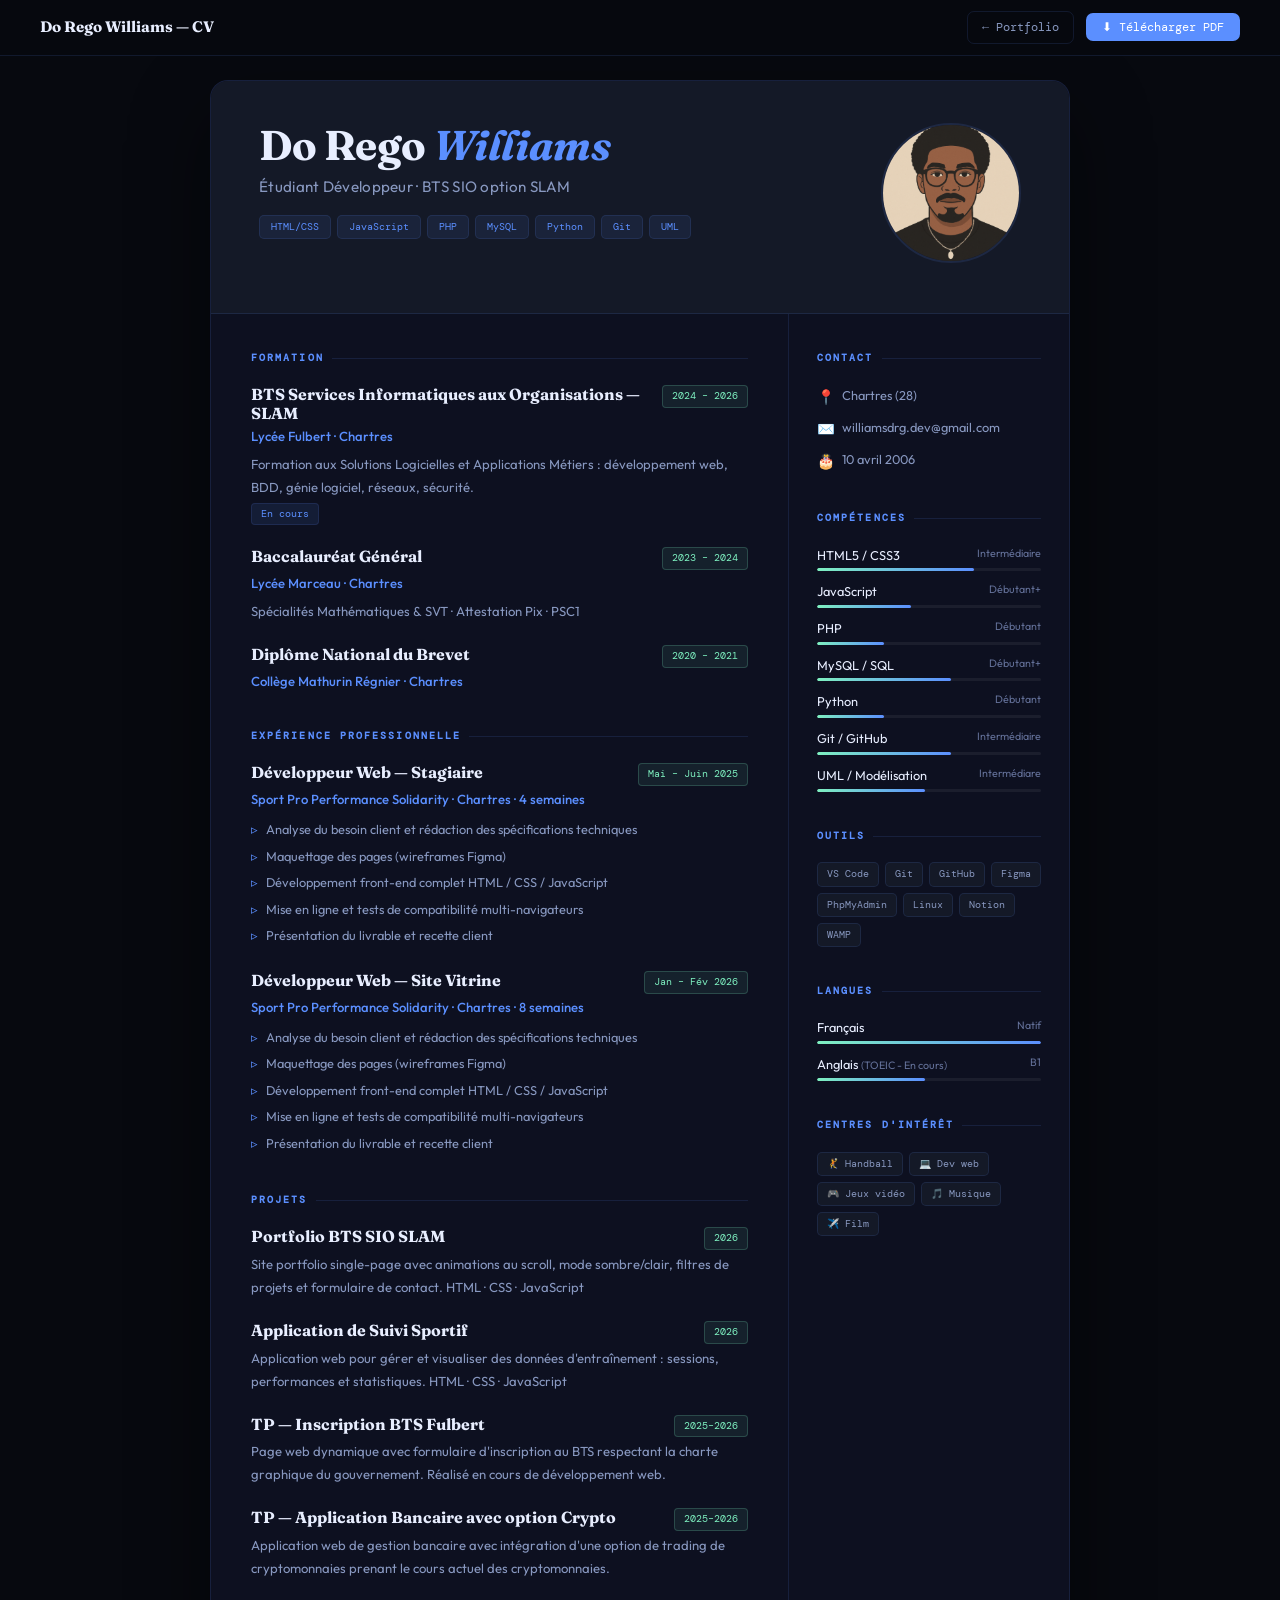
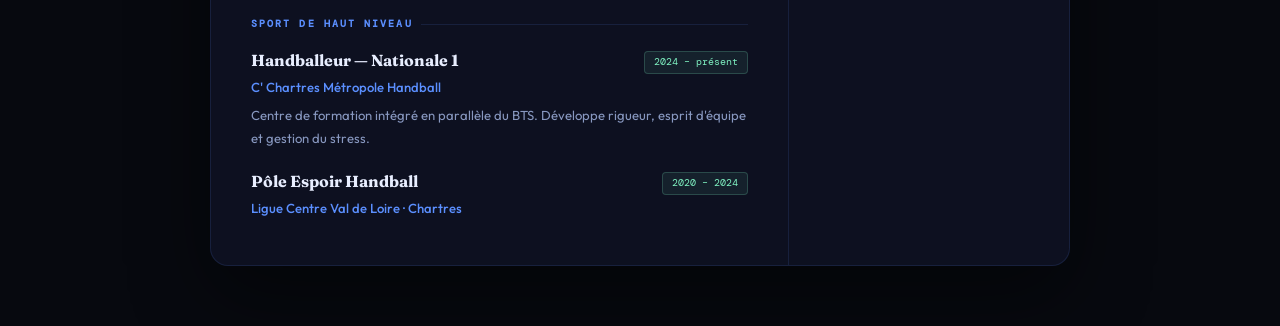
==== commit 3cfe4d20: "full add 30/03 -11:46" ====
--- a/cv.html
+++ b/cv.html
@@ -4,280 +4,427 @@
 <meta charset="UTF-8">
 <meta name="viewport" content="width=device-width, initial-scale=1.0">
 <title>CV — Do Rego Williams</title>
-<link rel="icon" href="img/lg.png" type="image/x-icon">
-<link rel="stylesheet" href="css/cv.css">
-<!--<link href="https://fonts.googleapis.com/css2?family=Space+Mono:ital,wght@0,400;0,700;1,400&family=Outfit:wght@300;400;500;600;700;900&display=swap" rel="stylesheet">
--->
+<link rel="preconnect" href="https://fonts.googleapis.com">
+<link href="https://fonts.googleapis.com/css2?family=DM+Mono:wght@400;500&family=Outfit:wght@300;400;500;600;700;900&family=Fraunces:opsz,wght@9..144,300;9..144,700&display=swap" rel="stylesheet">
+<style>
+/* ═══════════════ TOKENS ═══════════════ */
+:root {
+  --bg:      #07090f;
+  --bg2:     #0d1020;
+  --card:    #141927;
+  --accent:  #5b8fff;
+  --accent-g:#7ef0c0;
+  --text:    #e8eeff;
+  --muted:   #637098;
+  --muted2:  #8898c0;
+  --border:  rgba(91,143,255,0.13);
+  --mono:    'DM Mono', monospace;
+  --sans:    'Outfit', sans-serif;
+  --serif:   'Fraunces', serif;
+}
+
+/* ═══════════════ PRINT ═══════════════ */
+@media print {
+  :root {
+    --bg: #fff; --bg2: #f4f7ff; --card: #fff;
+    --text: #080d20; --muted: #4060a0; --muted2: #5070b0;
+    --accent: #1a4cc0; --accent-g: #1a7050;
+    --border: rgba(30,80,200,.15);
+  }
+  body { font-size:11pt; }
+  .no-print { display:none !important; }
+  .cv-page { box-shadow:none; margin:0; border-radius:0; }
+  section { padding:16pt 0; }
+  a { color:var(--accent); }
+  @page { margin:16mm 18mm; }
+}
+
+/* ═══════════════ BASE ═══════════════ */
+*, *::before, *::after { margin:0; padding:0; box-sizing:border-box; }
+html { scroll-behavior:smooth; }
+body {
+  font-family:var(--sans);
+  background:var(--bg);
+  color:var(--text);
+  line-height:1.62;
+}
+a { text-decoration:none; color:inherit; }
+
+/* ═══════════════ NAV ═══════════════ */
+.topbar {
+  position:fixed; top:0; left:0; right:0; z-index:200;
+  height:56px; padding:0 40px;
+  display:flex; align-items:center; justify-content:space-between;
+  background:rgba(7,9,15,.9); backdrop-filter:blur(24px);
+  border-bottom:1px solid var(--border);
+}
+.topbar-brand { font-family:var(--serif); font-size:.95rem; font-weight:700; color:var(--text); }
+.topbar-right { display:flex; align-items:center; gap:12px; }
+.back-link {
+  font-size:.73rem; color:var(--muted2); border:1px solid var(--border);
+  padding:6px 14px; border-radius:7px; transition:border-color .2s, color .2s;
+  font-family:var(--mono);
+}
+.back-link:hover { border-color:var(--accent); color:var(--accent); }
+.print-btn {
+  background:var(--accent); color:#fff;
+  font-size:.73rem; padding:6px 16px; border-radius:7px;
+  border:none; cursor:pointer; font-family:var(--mono); transition:opacity .2s;
+}
+.print-btn:hover { opacity:.85; }
+
+/* ═══════════════ WRAPPER ═══════════════ */
+.cv-wrapper {
+  max-width:900px; margin:80px auto 60px;
+  padding:0 20px;
+}
+.cv-page {
+  background:var(--bg2); border:1px solid var(--border);
+  border-radius:18px; overflow:hidden;
+  box-shadow:0 30px 80px rgba(0,0,0,.45);
+}
+
+/* ═══════════════ HEADER ═══════════════ */
+.cv-header {
+  background:var(--card); border-bottom:1px solid var(--border);
+  padding:42px 48px;
+  display:grid; grid-template-columns:1fr auto;
+  gap:24px; align-items:start;
+}
+.cv-name {
+  font-family:var(--serif); font-size:2.6rem; font-weight:700;
+  line-height:1.1; letter-spacing:-.01em; margin-bottom:6px;
+}
+.cv-name em { color:var(--accent); font-style:italic; }
+.cv-title {
+  font-size:.95rem; color:var(--muted2); margin-bottom:16px;
+  font-weight:400; letter-spacing:.02em;
+}
+.cv-tags { display:flex; flex-wrap:wrap; gap:6px; }
+.cv-tag {
+  font-family:var(--mono); font-size:.62rem;
+  background:rgba(91,143,255,.09); border:1px solid var(--border);
+  color:var(--accent); padding:3px 11px; border-radius:5px;
+}
+
+.cv-contact-block { text-align:right; }
+.cv-contact-block a,
+.cv-contact-block p {
+  display:flex; align-items:center; gap:6px; justify-content:flex-end;
+  font-size:.8rem; color:var(--muted2); margin-bottom:7px; transition:color .2s;
+}
+.cv-contact-block a:hover { color:var(--accent); }
+.cv-contact-block .ico { font-size:.95rem; }
+
+/* ═══════════════ BODY LAYOUT ═══════════════ */
+.cv-body {
+  display:grid; grid-template-columns:1fr 280px;
+}
+.cv-main { padding:36px 40px 40px; border-right:1px solid var(--border); }
+.cv-side { padding:36px 28px 40px; }
+
+/* ═══════════════ SECTION ═══════════════ */
+.cv-section { margin-bottom:36px; }
+.cv-section:last-child { margin-bottom:0; }
+.sec-head {
+  display:flex; align-items:center; gap:8px; margin-bottom:18px;
+}
+.sec-head h2 {
+  font-family:var(--mono); font-size:.65rem; letter-spacing:.2em;
+  text-transform:uppercase; color:var(--accent);
+}
+.sec-line { flex:1; height:1px; background:var(--border); }
+
+/* ═══════════════ ITEMS ═══════════════ */
+.cv-item { margin-bottom:22px; }
+.cv-item:last-child { margin-bottom:0; }
+.item-head { display:flex; justify-content:space-between; align-items:flex-start; gap:8px; margin-bottom:3px; }
+.item-title { font-family:var(--serif); font-size:1rem; font-weight:700; line-height:1.2; }
+.item-date {
+  font-family:var(--mono); font-size:.65rem; color:var(--accent-g);
+  background:rgba(126,240,192,.08); border:1px solid rgba(126,240,192,.2);
+  padding:2px 9px; border-radius:4px; white-space:nowrap; flex-shrink:0;
+}
+.item-sub { font-size:.82rem; color:var(--accent); font-weight:500; margin-bottom:6px; }
+.item-desc { font-size:.82rem; color:var(--muted2); line-height:1.75; }
+.item-list { list-style:none; margin-top:6px; }
+.item-list li {
+  font-size:.8rem; color:var(--muted2); line-height:1.6;
+  padding:3px 0 3px 15px; position:relative;
+}
+.item-list li::before { content:'▹'; position:absolute; left:0; color:var(--accent); }
+
+.item-badge {
+  display:inline-block; font-family:var(--mono); font-size:.6rem;
+  background:rgba(91,143,255,.1); border:1px solid var(--border);
+  color:var(--accent); padding:2px 9px; border-radius:4px; margin-top:4px;
+}
+
+/* ═══════════════ SIDEBAR SKILLS ═══════════════ */
+.sk { margin-bottom:10px; }
+.sk-name { font-size:.8rem; margin-bottom:3px; display:flex; justify-content:space-between; }
+.sk-level { font-size:.67rem; color:var(--muted); }
+.sk-bar { height:3px; background:rgba(255,255,255,.06); border-radius:100px; overflow:hidden; }
+.sk-fill {
+  height:100%; border-radius:100px;
+  background:linear-gradient(90deg, var(--accent-g), var(--accent));
+}
+
+/* ═══════════════ TAGS GRID ═══════════════ */
+.tag-cloud { display:flex; flex-wrap:wrap; gap:6px; margin-top:6px; }
+.stag {
+  font-family:var(--mono); font-size:.62rem;
+  background:var(--card); border:1px solid var(--border);
+  color:var(--muted2); padding:3px 9px; border-radius:5px;
+}
+
+/* ═══════════════ CONTACT ITEM ═══════════════ */
+.sinfo { font-size:.8rem; color:var(--muted2); margin-bottom:8px; display:flex; align-items:flex-start; gap:7px; }
+.sinfo .ico { flex-shrink:0; font-size:.9rem; margin-top:1px; }
+
+/* ═══════════════ RESPONSIVE ═══════════════ */
+@media(max-width:700px) {
+  .cv-header { grid-template-columns:1fr; }
+  .cv-contact-block { text-align:left; }
+  .cv-contact-block a, .cv-contact-block p { justify-content:flex-start; }
+  .cv-body { grid-template-columns:1fr; }
+  .cv-main { border-right:none; border-bottom:1px solid var(--border); padding:28px 22px; }
+  .cv-side { padding:28px 22px; }
+  .cv-header { padding:28px 22px; }
+  .cv-name { font-size:2rem; }
+  .topbar { padding:0 18px; }
+}
+</style>
 </head>
 <body>
 
-<!-- TOP BAR -->
-<div class="topbar">
-  <div class="tb-left">
-    <span class="tb-dot"></span>
-    CV · Do Rego Williams
-  </div>
-  <div class="tb-right">
-    <a href="index.html" class="btn-back">← Portfolio</a>
-    <button class="btn-print" onclick="window.print()">⬇ Télécharger PDF</button>
+<!-- TOPBAR -->
+<div class="topbar no-print">
+  <span class="topbar-brand">Do Rego Williams — CV</span>
+  <div class="topbar-right">
+    <a href="index.html" class="back-link">← Portfolio</a>
+    <button class="print-btn" onclick="window.print()">⬇ Télécharger PDF</button>
   </div>
 </div>
 
-<!-- CV -->
-<div class="cv">
-
-  <!-- ═══ SIDEBAR ═══ -->
-  <aside class="sidebar">
-    <div class="sb-stripe"></div>
-
-    <!-- Avatar -->
-    <div class="avatar-wrap">
-      <div class="avatar">
-        <img src="img/avatar.png" alt="Photo de Do Rego Williams" style="width:100%; height:100%; border-radius:50%; object-fit:cover;">
-      </div>
-      <div class="avatar-ring"></div>
-      <div class="avatar-ring2"></div>
+<div class="cv-wrapper">
+<div class="cv-page">
+
+  <!-- HEADER -->
+  <div class="cv-header">
+    
+    <div>
+      <h1 class="cv-name">Do Rego <em>Williams</em></h1>
+      <div class="cv-title">Étudiant Développeur · BTS SIO option SLAM</div>
+      <div class="cv-tags">
+        <span class="cv-tag">HTML/CSS</span>
+        <span class="cv-tag">JavaScript</span>
+        <span class="cv-tag">PHP</span>
+        <span class="cv-tag">MySQL</span>
+        <span class="cv-tag">Python</span>
+        <span class="cv-tag">Git</span>
+        <span class="cv-tag">UML</span>
+      </div>
     </div>
-
-    <!-- Identity -->
-    <div class="sb-name">DO REGO<br>WILLIAMS</div>
-    <div class="sb-role">Développeur Web · Étudiant</div>
-    <div class="sb-chips">
-      <span class="sb-chip">BTS SIO SLAM</span>
-      <span class="sb-chip alt">2024–2026</span>
+    <div >
+      <img src="img/avatar.png" alt="avatar" style="width:140px; height:140px; border-radius:100%; object-fit:cover; border:2px solid var(--border);">
     </div>
-
-    <!-- Coordonnées -->
-    <div class="sb-section">
-      <div class="sb-label">Coordonnées</div>
-
-      <div class="ci">
-        <div class="ci-ico">📍</div>
-        <div class="ci-body">
-          <strong>1 rue Jean Monet</strong>
-          <span>28000 Chartres</span>
-        </div>
-      </div>
-
-      <div class="ci">
-        <div class="ci-ico">✉️</div>
-        <div class="ci-body">
-          <strong>williamsdrg.dev</strong>
-          <span>@gmail.com</span>
-        </div>
-      </div>
-
-      <div class="ci">
-        <div class="ci-ico">🎂</div>
-        <div class="ci-body">
-          <strong>10 avril 2006</strong>
-        </div>
-      </div>
-    </div>
-
-    <!-- Compétences -->
-    <div class="sb-section">
-      <div class="sb-label">Compétences</div>
-
-      <div class="sk">
-        <div class="sk-top"><span class="sk-name">HTML5 / CSS3</span><span class="sk-pct">70%</span></div>
-        <div class="sk-track"><div class="sk-fill" style="width:70%; animation-delay:.1s"></div></div>
-      </div>
-      <div class="sk">
-        <div class="sk-top"><span class="sk-name">JavaScript</span><span class="sk-pct">42%</span></div>
-        <div class="sk-track"><div class="sk-fill" style="width:42%; animation-delay:.2s"></div></div>
-      </div>
-      <div class="sk">
-        <div class="sk-top"><span class="sk-name">PHP / MySQL</span><span class="sk-pct">30%</span></div>
-        <div class="sk-track"><div class="sk-fill" style="width:30%; animation-delay:.3s"></div></div>
-      </div>
-      <div class="sk">
-        <div class="sk-top"><span class="sk-name">Responsive Design</span><span class="sk-pct">65%</span></div>
-        <div class="sk-track"><div class="sk-fill" style="width:65%; animation-delay:.4s"></div></div>
-      </div>
-      <div class="sk">
-        <div class="sk-top"><span class="sk-name">Git / GitHub</span><span class="sk-pct">42%</span></div>
-        <div class="sk-track"><div class="sk-fill" style="width:42%; animation-delay:.5s"></div></div>
-      </div>
-      <div class="sk">
-        <div class="sk-top"><span class="sk-name">SQL (notions)</span><span class="sk-pct">28%</span></div>
-        <div class="sk-track"><div class="sk-fill" style="width:28%; animation-delay:.6s"></div></div>
-      </div>
-    </div>
-
-    <!-- Qualités -->
-    <div class="sb-section">
-      <div class="sb-label">Qualités</div>
-      <div class="qual-grid">
-        <span class="qual">Autonome</span>
-        <span class="qual">Adaptable</span>
-        <span class="qual">Esprit d'équipe</span>
-        <span class="qual">Motivé</span>
-        <span class="qual">Ponctuel</span>
-        <span class="qual">Rigoureux</span>
-      </div>
-    </div>
-
-    <!-- Le petit plus -->
-    <div class="sb-section">
-      <div class="sb-label">Le petit plus</div>
-      <div class="plus-card">
-        <strong>🤾 Sport de haut niveau</strong>
-        Équipe Nationale 1 de handball au C' Chartres Métropole — rigueur, dépassement de soi et esprit collectif.
-      </div>
-    </div>
-
-  </aside>
-
-  <!-- ═══ MAIN ═══ -->
-  <main class="main">
-
-    <!-- FORMATION -->
-    <div>
-      <div class="bh">
-        <div class="bh-icon">🎓</div>
-        <div class="bh-title">Formation</div>
-        <div class="bh-line"></div>
-      </div>
-
-      <div class="tl">
-
-        <div class="tl-row">
-          <div class="tl-date">2024<br>→ 2026</div>
-          <div class="tl-body">
-            <div class="tl-title">BTS Services Informatiques aux Organisations</div>
-            <div class="tl-where">Lycée Fulbert · Chartres · Option SLAM</div>
-            <span class="tl-tag green">En cours</span>
-          </div>
-        </div>
-
-        <div class="tl-row">
-          <div class="tl-date">2024<br>→ 2026</div>
-          <div class="tl-body">
-            <div class="tl-title">Centre de Formation Handball</div>
-            <div class="tl-where">C' Chartres Métropole · Nationale 1</div>
-            <span class="tl-tag green">En cours</span>
-          </div>
-        </div>
-
-        <div class="tl-row">
-          <div class="tl-date">2023<br>→ 2024</div>
-          <div class="tl-body">
-            <div class="tl-title">Baccalauréat Général</div>
-            <div class="tl-where">Lycée Marceau · Mathématiques, SVT · Attestation Pix · PSC1</div>
-          </div>
-        </div>
-
-        <div class="tl-row">
-          <div class="tl-date">2020<br>→ 2024</div>
-          <div class="tl-body">
-            <div class="tl-title">Pôle Espoir Handball</div>
-            <div class="tl-where">Ligue Centre Val de Loire · Chartres</div>
-          </div>
-        </div>
-
-        <div class="tl-row">
-          <div class="tl-date">2021</div>
-          <div class="tl-body">
-            <div class="tl-title">Diplôme National du Brevet</div>
-            <div class="tl-where">Collège Mathurin Régnier</div>
-          </div>
-        </div>
-
-      </div>
-    </div>
-
-    <!-- EXPÉRIENCE -->
-    <div>
-      <div class="bh">
-        <div class="bh-icon">💼</div>
-        <div class="bh-title">Expérience professionnelle</div>
-        <div class="bh-line"></div>
-      </div>
-
-      <div class="exp-card">
-        <div class="exp-accent"></div>
-        <div class="exp-header">
-          <div class="exp-title">Développeur Web — Stagiaire</div>
-          <div class="exp-dtag">Mai → Juin 2025</div>
-        </div>
-        <div class="exp-co">Sport Pro Performance Solidarity</div>
-        <div class="exp-desc">
-          Création complète d'un site web vitrine pour une structure sportive professionnelle dans le cadre d'un stage de 4 semaines.
-        </div>
-        <ul class="exp-list">
-          <li>Analyse des besoins du client et rédaction des spécifications</li>
-          <li>Intégration HTML / CSS responsive multi-support</li>
-          <li>Développement des interactions JavaScript et animations</li>
-          <li>Mise en ligne et tests de compatibilité navigateurs</li>
-          <li>Présentation du livrable final au client</li>
-        </ul>
-      </div>
-      <br>
-      <div class="exp-card">
-        <div class="exp-accent"></div>
-        <div class="exp-header">
-          <div class="exp-title">Développeur Web — Stagiaire</div>
-          <div class="exp-dtag">5 Jan → 27 Fev 2025</div>
-        </div>
-        <div class="exp-co">Sport Pro Performance Solidarity</div>
-        <div class="exp-desc">
-          Conception et développement d'une application web interne destinée au suivi des performances sportives, ainsi que la mise à jour et l'amélioration du site web de la structure sportive.
-        </div>
-        <ul class="exp-list">
-          <li>Analyse des besoins de la structure sportive et définition des fonctionnalités de l'application</li>
-          <li>Conception de l'interface utilisateur pour le suivi des entraînements et performances</li>
-          <li>Développement d'une application web permettant la gestion des séances et statistiques sportives</li>
-          <li>Mise à jour du site web existant (contenu, structure et optimisation responsive)</li>
-          <li>Intégration HTML5 / CSS3 pour la mise en page et l'ergonomie des pages</li>
-          <li>Développement d'interactions dynamiques en JavaScript</li>
-          <li>Tests fonctionnels et corrections de bugs</li>
-          <li>Utilisation de Git pour la gestion de versions du projet</li>
-          <li>Création de maquettes et amélioration de l'expérience utilisateur (UX)</li>
-          <li>Documentation du projet et présentation des fonctionnalités développées</li>
-        </ul>
-      </div>
-    </div>
-
-    
-
-    <!-- PROJETS -->
-    <div>
-      <div class="bh">
-        <div class="bh-icon">🗂️</div>
-        <div class="bh-title">Projets personnels</div>
-        <div class="bh-line"></div>
-      </div>
-
-      <div class="proj-row">
-        <div class="proj-card">
-          <div class="proj-glow"></div>
-          <div class="proj-title">Portfolio BTS SIO SLAM</div>
-          <div class="proj-desc">Site portfolio complet avec mode sombre/clair, canvas animé, animations au scroll, veille technologique et filtres de réalisations.</div>
-          <div class="proj-tags">
-            <span class="ptag">HTML</span>
-            <span class="ptag">CSS</span>
-            <span class="ptag">JavaScript</span>
-            <span class="ptag">Canvas</span>
-          </div>
-        </div>
-
-        <div class="proj-card">
-          <div class="proj-glow"></div>
-          <div class="proj-title">Application de Suivi Sportif</div>
-          <div class="proj-desc">Application web pour gérer et visualiser des données d'entraînement : sessions, performances et statistiques personnelles.</div>
-          <div class="proj-tags">
-            <span class="ptag">HTML</span>
-            <span class="ptag">CSS</span>
-            <span class="ptag">JavaScript</span>
-          </div>
-        </div>
-      </div>
-    </div>
-
-  </main>
-
-</div>
-<script src="js/script.js"></script>
+  </div>
+
+  <div class="cv-body">
+
+    <!-- MAIN -->
+    <div class="cv-main">
+
+      <!-- FORMATION -->
+      <div class="cv-section">
+        <div class="sec-head"><h2>Formation</h2><div class="sec-line"></div></div>
+
+        <div class="cv-item">
+          <div class="item-head">
+            <div class="item-title">BTS Services Informatiques aux Organisations — SLAM</div>
+            <span class="item-date">2024 – 2026</span>
+          </div>
+          <div class="item-sub">Lycée Fulbert · Chartres</div>
+          <div class="item-desc">Formation aux Solutions Logicielles et Applications Métiers : développement web, BDD, génie logiciel, réseaux, sécurité.</div>
+          <span class="item-badge">En cours</span>
+        </div>
+
+        <div class="cv-item">
+          <div class="item-head">
+            <div class="item-title">Baccalauréat Général</div>
+            <span class="item-date">2023 – 2024</span>
+          </div>
+          <div class="item-sub">Lycée Marceau · Chartres</div>
+          <div class="item-desc">Spécialités Mathématiques & SVT · Attestation Pix · PSC1</div>
+        </div>
+
+        <div class="cv-item">
+          <div class="item-head">
+            <div class="item-title">Diplôme National du Brevet</div>
+            <span class="item-date">2020 – 2021</span>
+          </div>
+          <div class="item-sub">Collège Mathurin Régnier · Chartres</div>
+        </div>
+      </div>
+
+      <!-- EXPERIENCE -->
+      <div class="cv-section">
+        <div class="sec-head"><h2>Expérience professionnelle</h2><div class="sec-line"></div></div>
+
+        <div class="cv-item">
+          <div class="item-head">
+            <div class="item-title">Développeur Web — Stagiaire</div>
+            <span class="item-date">Mai – Juin 2025</span>
+          </div>
+          <div class="item-sub">Sport Pro Performance Solidarity · Chartres · 4 semaines</div>
+          <ul class="item-list">
+            <li>Analyse du besoin client et rédaction des spécifications techniques</li>
+            <li>Maquettage des pages (wireframes Figma)</li>
+            <li>Développement front-end complet HTML / CSS / JavaScript</li>
+            <li>Mise en ligne et tests de compatibilité multi-navigateurs</li>
+            <li>Présentation du livrable et recette client</li>
+          </ul>
+        </div>
+
+        <div class="cv-item">
+          <div class="item-head">
+            <div class="item-title">Développeur Web — Site Vitrine</div>
+            <span class="item-date">Jan – Fév 2026</span>
+          </div>
+          <div class="item-sub">Sport Pro Performance Solidarity · Chartres · 8 semaines</div>
+          <ul class="item-list">
+            <li>Analyse du besoin client et rédaction des spécifications techniques</li>
+            <li>Maquettage des pages (wireframes Figma)</li>
+            <li>Développement front-end complet HTML / CSS / JavaScript</li>
+            <li>Mise en ligne et tests de compatibilité multi-navigateurs</li>
+            <li>Présentation du livrable et recette client</li>
+          </ul>
+        </div>
+      </div>
+
+      <!-- PROJETS -->
+      <div class="cv-section">
+        <div class="sec-head"><h2>Projets</h2><div class="sec-line"></div></div>
+
+        <div class="cv-item">
+          <div class="item-head">
+            <div class="item-title">Portfolio BTS SIO SLAM</div>
+            <span class="item-date">2026</span>
+          </div>
+          <div class="item-desc">Site portfolio single-page avec animations au scroll, mode sombre/clair, filtres de projets et formulaire de contact. HTML · CSS · JavaScript</div>
+        </div>
+
+        <div class="cv-item">
+          <div class="item-head">
+            <div class="item-title">Application de Suivi Sportif</div>
+            <span class="item-date">2026</span>
+          </div>
+          <div class="item-desc">Application web pour gérer et visualiser des données d'entraînement : sessions, performances et statistiques. HTML · CSS · JavaScript</div>
+        </div>
+
+        <div class="cv-item">
+          <div class="item-head">
+            <div class="item-title">TP — Inscription BTS Fulbert</div>
+            <span class="item-date">2025–2026</span>
+          </div>
+          <div class="item-desc">Page web dynamique avec formulaire d'inscription au BTS respectant la charte graphique du gouvernement. Réalisé en cours de développement web.</div>
+        </div>
+
+        <div class="cv-item">
+          <div class="item-head">
+            <div class="item-title">TP — Application Bancaire avec option Crypto</div>
+            <span class="item-date">2025–2026</span>
+          </div>
+          <div class="item-desc">Application web de gestion bancaire avec intégration d'une option de trading de cryptomonnaies prenant le cours actuel des cryptomonnaies.</div>
+        </div>
+      </div>
+
+      <!-- SPORT -->
+      <div class="cv-section">
+        <div class="sec-head"><h2>Sport de haut niveau</h2><div class="sec-line"></div></div>
+        <div class="cv-item">
+          <div class="item-head">
+            <div class="item-title">Handballeur — Nationale 1</div>
+            <span class="item-date">2024 – présent</span>
+          </div>
+          <div class="item-sub">C' Chartres Métropole Handball</div>
+          <div class="item-desc">Centre de formation intégré en parallèle du BTS. Développe rigueur, esprit d'équipe et gestion du stress.</div>
+        </div>
+        <div class="cv-item">
+          <div class="item-head">
+            <div class="item-title">Pôle Espoir Handball</div>
+            <span class="item-date">2020 – 2024</span>
+          </div>
+          <div class="item-sub">Ligue Centre Val de Loire · Chartres</div>
+        </div>
+      </div>
+
+    </div><!-- end cv-main -->
+
+    <!-- SIDEBAR -->
+    <div class="cv-side">
+
+      <!-- CONTACT -->
+      <div class="cv-section">
+        <div class="sec-head"><h2>Contact</h2><div class="sec-line"></div></div>
+        <div class="sinfo"><span class="ico">📍</span><span>Chartres (28)</span></div>
+        <div class="sinfo"><span class="ico">✉️</span><span>williamsdrg.dev@gmail.com</span></div>
+        <div class="sinfo"><span class="ico">🎂</span><span>10 avril 2006</span></div>
+      </div>
+
+      <!-- COMPÉTENCES -->
+      <div class="cv-section">
+        <div class="sec-head"><h2>Compétences</h2><div class="sec-line"></div></div>
+
+        <div class="sk"><div class="sk-name"><span>HTML5 / CSS3</span><span class="sk-level">Intermédiaire</span></div><div class="sk-bar"><div class="sk-fill" style="width:70%"></div></div></div>
+        <div class="sk"><div class="sk-name"><span>JavaScript</span><span class="sk-level">Débutant+</span></div><div class="sk-bar"><div class="sk-fill" style="width:42%"></div></div></div>
+        <div class="sk"><div class="sk-name"><span>PHP</span><span class="sk-level">Débutant</span></div><div class="sk-bar"><div class="sk-fill" style="width:30%"></div></div></div>
+        <div class="sk"><div class="sk-name"><span>MySQL / SQL</span><span class="sk-level">Débutant+</span></div><div class="sk-bar"><div class="sk-fill" style="width:60%"></div></div></div>
+        <div class="sk"><div class="sk-name"><span>Python</span><span class="sk-level">Débutant</span></div><div class="sk-bar"><div class="sk-fill" style="width:30%"></div></div></div>
+        <div class="sk"><div class="sk-name"><span>Git / GitHub</span><span class="sk-level">Intermédiaire</span></div><div class="sk-bar"><div class="sk-fill" style="width:60%"></div></div></div>
+        <div class="sk"><div class="sk-name"><span>UML / Modélisation</span><span class="sk-level">Intermédiare</span></div><div class="sk-bar"><div class="sk-fill" style="width:48%"></div></div></div>
+      </div>
+
+      <!-- OUTILS -->
+      <div class="cv-section">
+        <div class="sec-head"><h2>Outils</h2><div class="sec-line"></div></div>
+        <div class="tag-cloud">
+          <span class="stag">VS Code</span>
+          <span class="stag">Git</span>
+          <span class="stag">GitHub</span>
+          <span class="stag">Figma</span>
+          <span class="stag">PhpMyAdmin</span>
+          <span class="stag">Linux</span>
+          <span class="stag">Notion</span>
+          <span class="stag">WAMP</span>
+        </div>
+      </div>
+
+      <!-- LANGUES -->
+      <div class="cv-section">
+        <div class="sec-head"><h2>Langues</h2><div class="sec-line"></div></div>
+        <div class="sk"><div class="sk-name"><span>Français</span><span class="sk-level">Natif</span></div><div class="sk-bar"><div class="sk-fill" style="width:100%"></div></div></div>
+        <div class="sk"><div class="sk-name"><span>Anglais <span class="sk-level">(TOEIC - En cours)</span></span><span class="sk-level">B1</span></div><div class="sk-bar"><div class="sk-fill" style="width:48%"></div></div></div>
+      </div>
+
+      <!-- CENTRES D'INTÉRÊT -->
+      <div class="cv-section">
+        <div class="sec-head"><h2>Centres d'intérêt</h2><div class="sec-line"></div></div>
+        <div class="tag-cloud">
+          <span class="stag">🤾 Handball</span>
+          <span class="stag">💻 Dev web</span>
+          <span class="stag">🎮 Jeux vidéo</span>
+          <span class="stag">🎵 Musique</span>
+          <span class="stag">✈️ Film</span>
+        </div>
+      </div>
+
+    </div><!-- end cv-side -->
+  </div><!-- end cv-body -->
+
+</div><!-- end cv-page -->
+</div><!-- end cv-wrapper -->
+
 </body>
-</html>+</html>
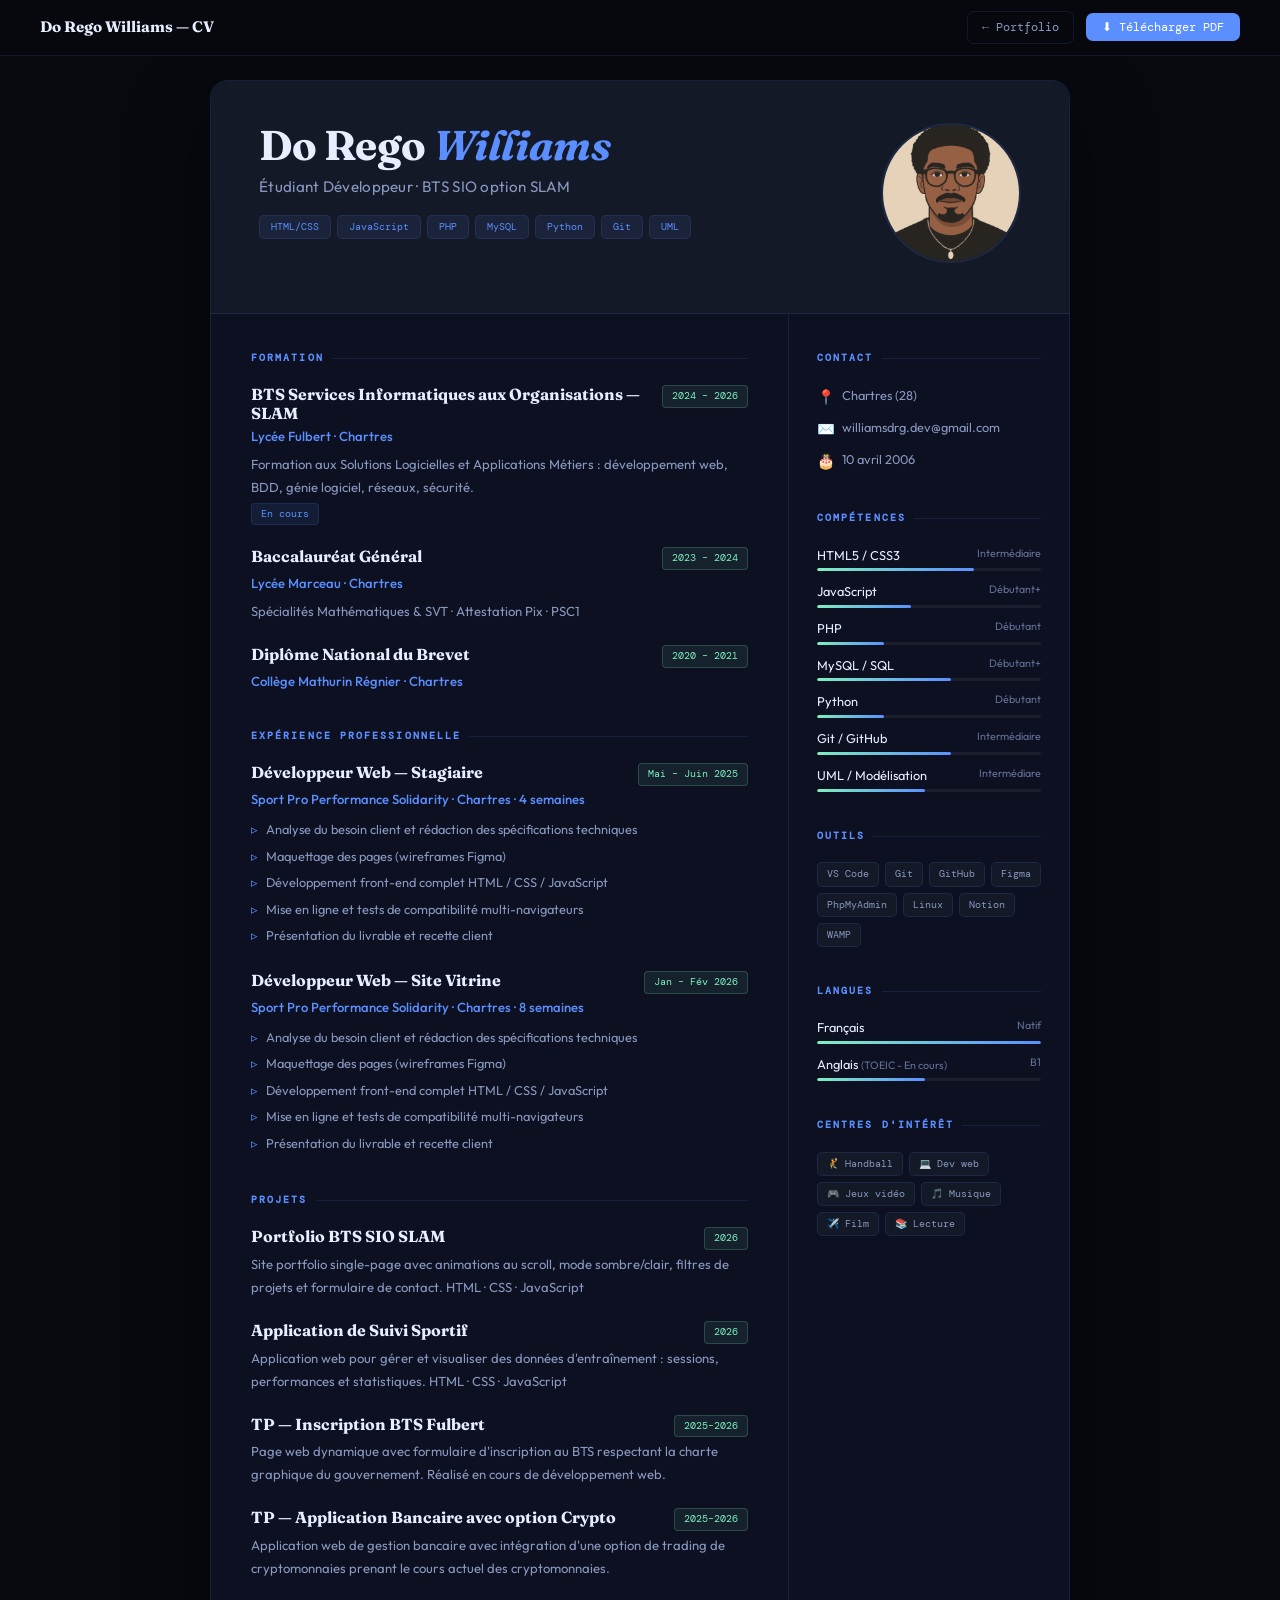
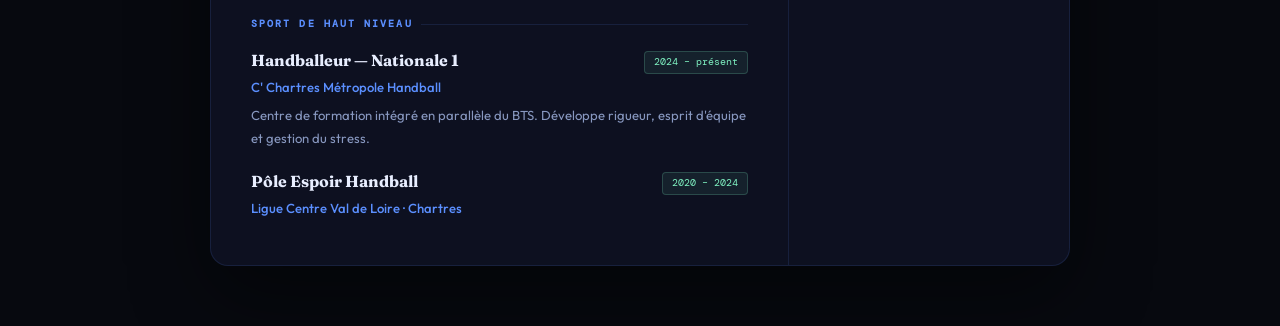
==== commit 4a939f82: "ckefke,fe" ====
--- a/cv.html
+++ b/cv.html
@@ -417,6 +417,7 @@
           <span class="stag">🎮 Jeux vidéo</span>
           <span class="stag">🎵 Musique</span>
           <span class="stag">✈️ Film</span>
+          <span class="stag">📚 Lecture</span>
         </div>
       </div>
 
